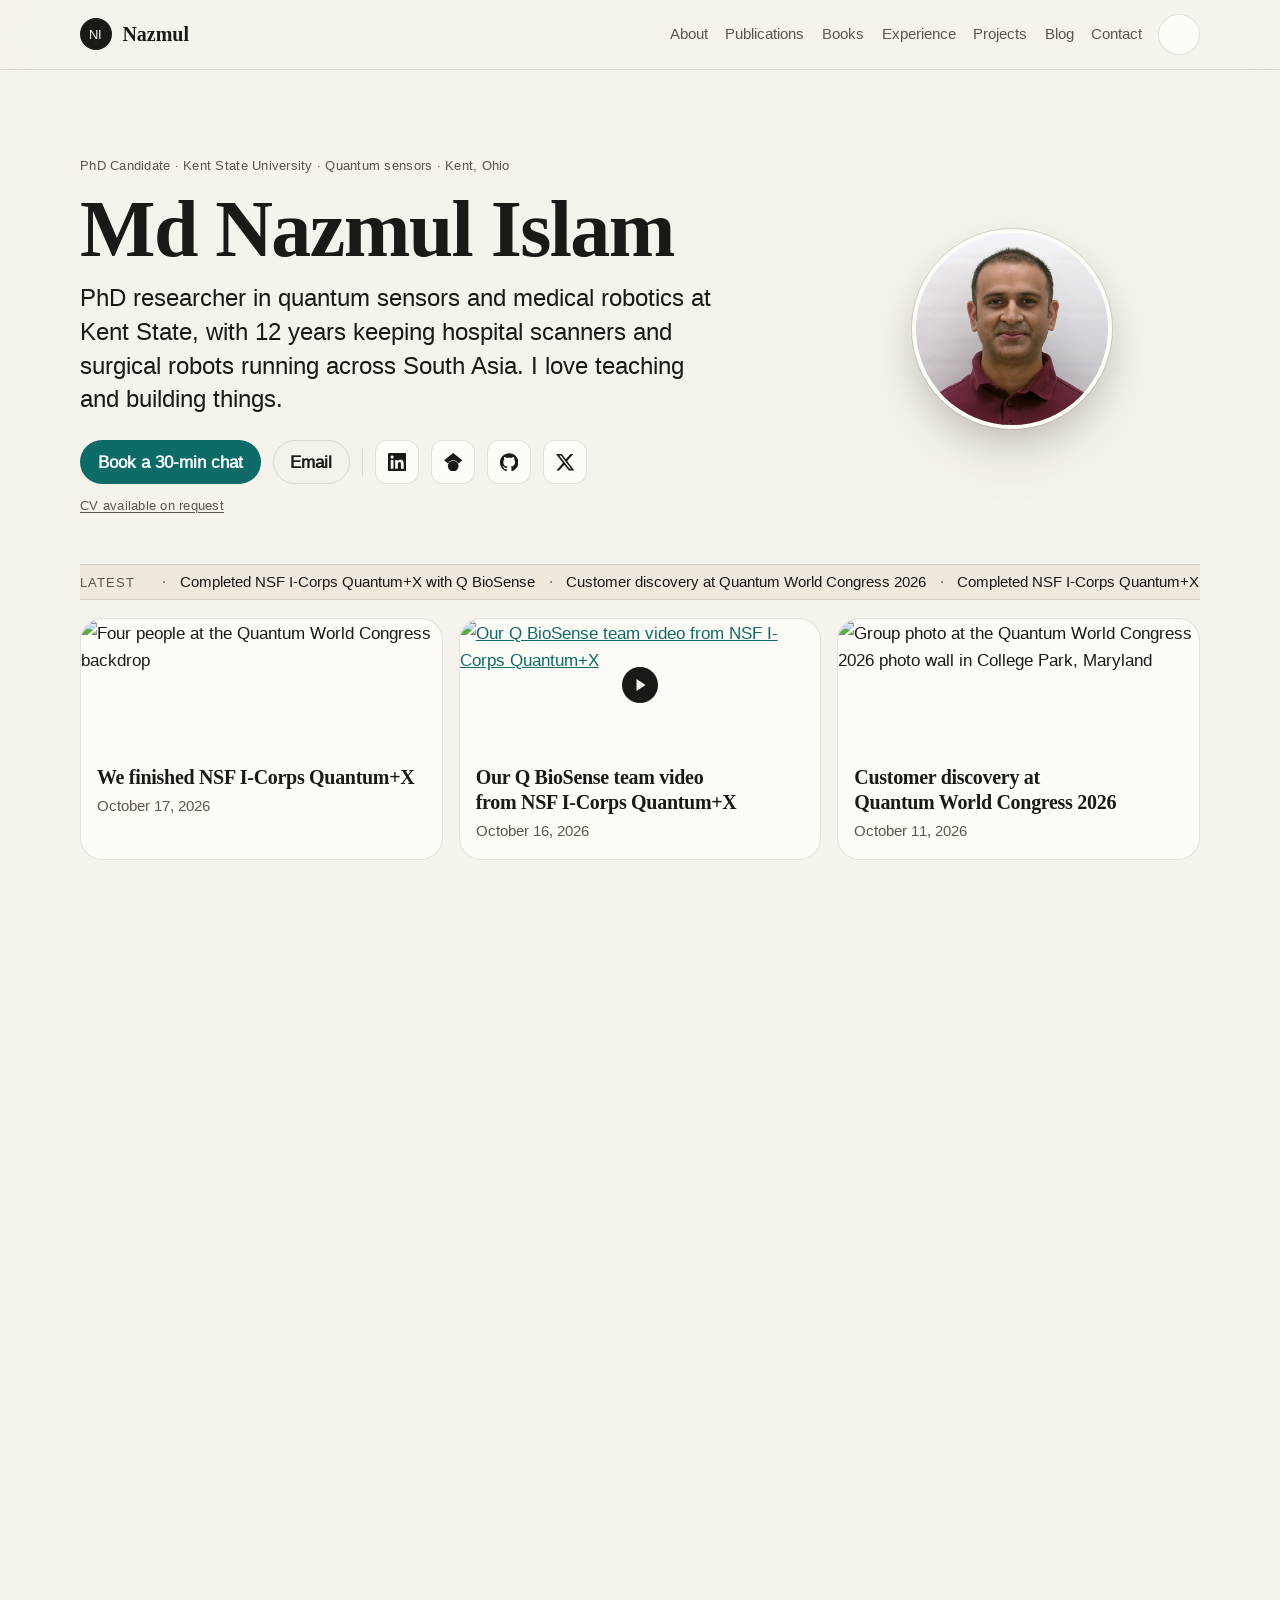
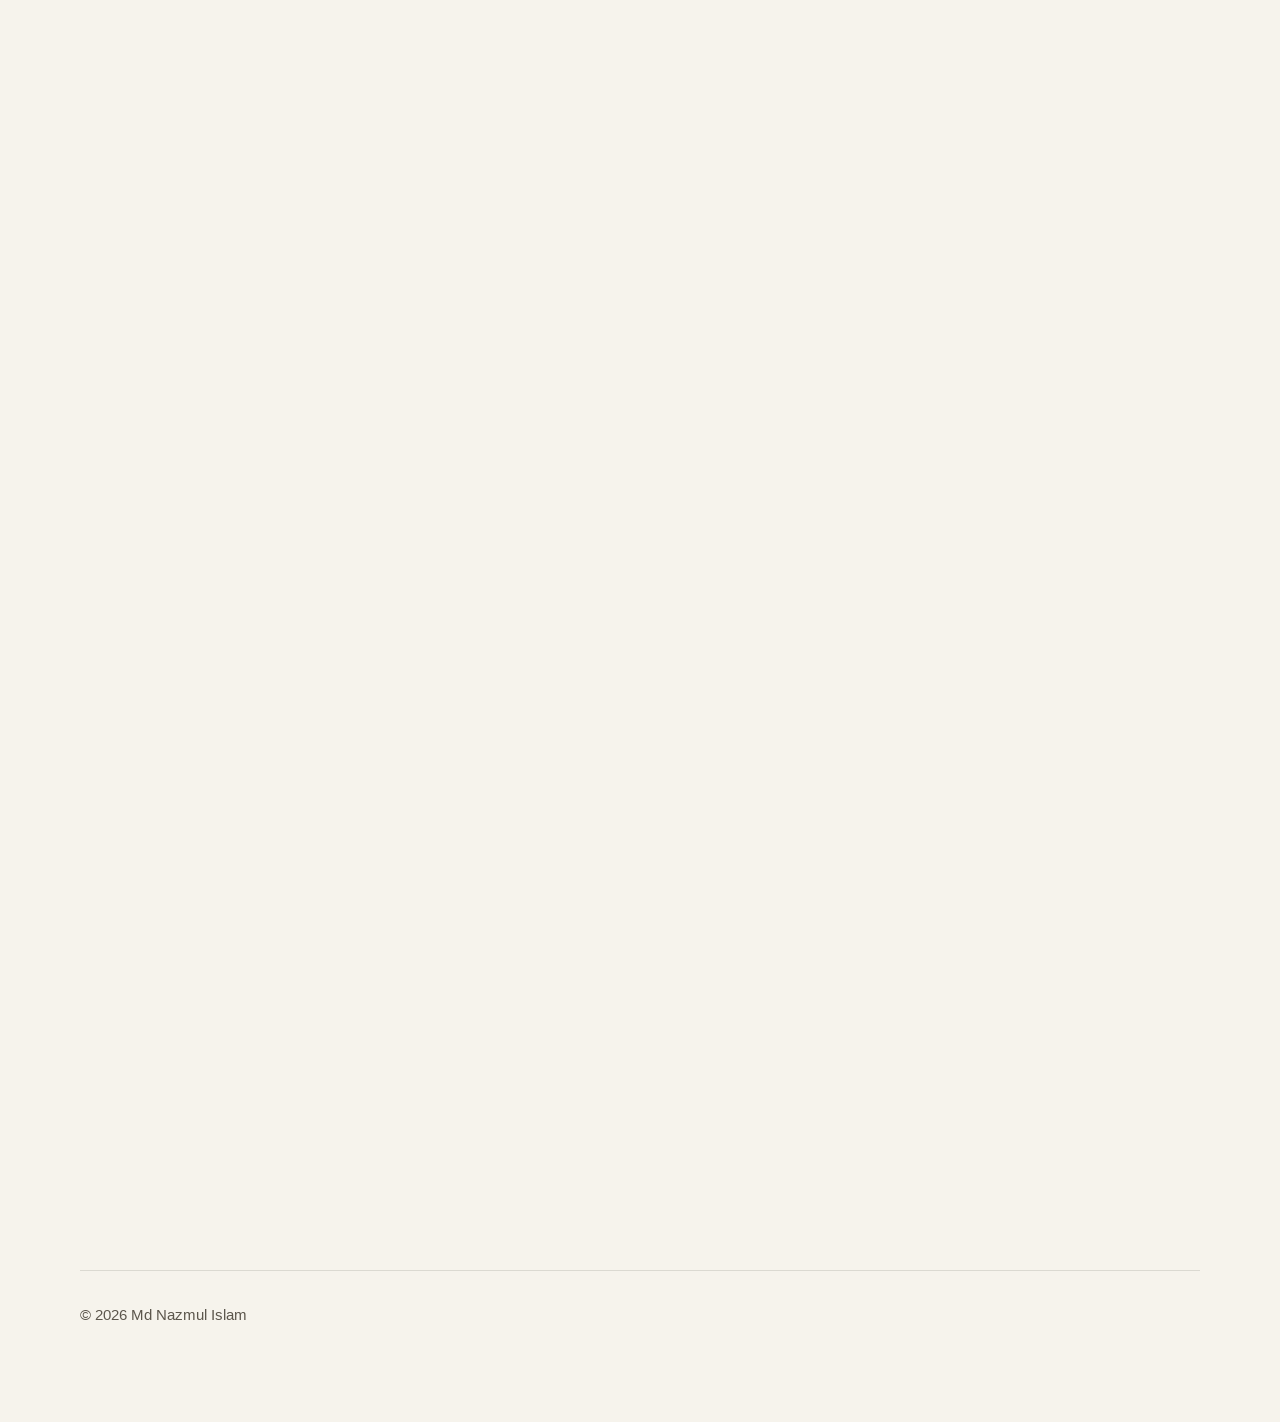
==== index.html @ 42186aef "Replace menu booking with dedicated Books section for free open-access downloads" ====
<!DOCTYPE html>
<html lang="en">
  <head>
    <meta charset="utf-8" />
    <meta name="viewport" content="width=device-width, initial-scale=1" />
    <title>Md Nazmul Islam: PhD Candidate in Robotics &amp; Medical AI, Kent State</title>
    <meta
      name="description"
      content="PhD candidate at Kent State researching quantum sensors and medical robotics. 12 years servicing CT, PET and Hugo surgical robots across South Asia."
    />
    <meta name="theme-color" content="#f6f3ec" />
    <meta property="og:title" content="Md Nazmul Islam: PhD Candidate in Robotics &amp; Medical AI, Kent State" />
    <meta
      property="og:description"
      content="PhD candidate at Kent State researching quantum sensors and medical robotics. 12 years servicing CT, PET and Hugo surgical robots across South Asia."
    />
    <meta property="og:type" content="website" />
    <meta property="og:url" content="https://nazmulislam-lab.github.io/" />
    <meta property="og:image" content="https://nazmulislam-lab.github.io/assets/og.jpg" />
    <meta property="og:image:width" content="1200" />
    <meta property="og:image:height" content="630" />
    <meta property="og:image:alt" content="Md Nazmul Islam, PhD candidate at Kent State University" />
    <meta name="twitter:card" content="summary_large_image" />
    <meta name="twitter:site" content="@nzml087" />
    <meta name="twitter:creator" content="@nzml087" />
    <meta name="twitter:title" content="Md Nazmul Islam: PhD Candidate in Robotics &amp; Medical AI, Kent State" />
    <meta
      name="twitter:description"
      content="PhD candidate at Kent State researching quantum sensors and medical robotics. 12 years servicing CT, PET and Hugo surgical robots across South Asia."
    />
    <link rel="alternate" type="application/rss+xml" title="Md Nazmul Islam" href="feed.xml" />
    <meta name="twitter:image" content="https://nazmulislam-lab.github.io/assets/og.jpg" />
    <link rel="canonical" href="https://nazmulislam-lab.github.io/" />
    <link rel="icon" href="assets/favicon.svg" type="image/svg+xml" />
    <link rel="preload" href="assets/fonts/fraunces.woff2" as="font" type="font/woff2" crossorigin />
    <link rel="preload" href="assets/fonts/outfit.woff2" as="font" type="font/woff2" crossorigin />
    <link rel="preload" as="image" href="assets/portrait.jpg" />
    <link rel="stylesheet" href="css/styles.css" />
    <script>
      document.documentElement.classList.add("js");
      (function () {
        try {
          var saved = localStorage.getItem("nazmul-theme");
          var theme = saved || (matchMedia("(prefers-color-scheme: dark)").matches ? "dark" : "light");
          document.documentElement.dataset.theme = theme;
          var meta = document.querySelector('meta[name="theme-color"]');
          if (meta) meta.setAttribute("content", theme === "dark" ? "#101114" : "#f6f3ec");
        } catch (e) {
          document.documentElement.dataset.theme = "light";
        }
      })();
    </script>
  </head>
  <body>
    <a class="skip" href="#main">Skip to content</a>
    <header class="site-header">
      <a class="wordmark" href="#top">
        <span class="mark" aria-hidden="true">NI</span>
        <span data-given>Nazmul</span>
      </a>
      <button class="nav-toggle" type="button" data-nav-toggle aria-expanded="false" aria-controls="site-nav">
        Menu
      </button>
      <nav id="site-nav" class="site-nav" data-nav>
        <a href="#about">About</a>
        <a href="#publications">Publications</a>
        <a href="#books">Books</a>
        <a href="#experience">Experience</a>
        <a href="#projects">Projects</a>
        <a href="blog/index.html">Blog</a>
        <a href="#contact">Contact</a>
      </nav>
      <button class="theme-toggle" type="button" data-theme-toggle aria-pressed="false" aria-label="Switch to dark mode"></button>
    </header>

    <main id="main">
      <p class="status" data-status role="status" hidden>Loading profile…</p>

      <section class="hero" id="top">
        <div class="hero-copy">
          <p class="eyebrow" data-eyebrow>PhD Candidate · Kent State University · Quantum sensors · Kent, Ohio</p>
          <h1 data-name>Md Nazmul Islam</h1>
          <p class="value" data-value>PhD researcher in quantum sensors and medical robotics at Kent State, with 12 years keeping hospital scanners and surgical robots running across South Asia. I love teaching and building things.</p>
          <div class="hero-actions">
            <a class="button button-primary" data-calendly data-icon="calendar" href="https://calendly.com/nazmul87/30min" target="_blank" rel="noopener noreferrer">Book a 30-min chat</a>
            <a class="button button-ghost" data-email-link data-icon="email" href="mailto:nazmul87@gmail.com">Email</a>
            <span class="hero-actions-rule" aria-hidden="true"></span>
            <nav class="hero-social" data-hero-social aria-label="Profiles"><!-- build:hero-social -->
<a href="https://www.linkedin.com/in/nazmul87/" target="_blank" rel="noopener noreferrer" title="LinkedIn" aria-label="LinkedIn"><svg viewBox="0 0 24 24" aria-hidden="true" focusable="false" class="icon"><path fill="currentColor" d="M20.447 20.452h-3.554v-5.569c0-1.328-.027-3.037-1.852-3.037-1.853 0-2.136 1.445-2.136 2.939v5.667H9.351V9h3.414v1.561h.046c.477-.9 1.637-1.85 3.37-1.85 3.601 0 4.267 2.37 4.267 5.455v6.286zM5.337 7.433c-1.144 0-2.063-.926-2.063-2.065 0-1.138.92-2.063 2.063-2.063 1.14 0 2.064.925 2.064 2.063 0 1.139-.925 2.065-2.064 2.065zm1.782 13.019H3.555V9h3.564v11.452zM22.225 0H1.771C.792 0 0 .774 0 1.729v20.542C0 23.227.792 24 1.771 24h20.451C23.2 24 24 23.227 24 22.271V1.729C24 .774 23.2 0 22.222 0h.003z"/></svg></a>
<a href="https://scholar.google.com/citations?user=L6BZ7JoAAAAJ&amp;hl=en" target="_blank" rel="noopener noreferrer" title="Google Scholar" aria-label="Google Scholar"><svg viewBox="0 0 24 24" aria-hidden="true" focusable="false" class="icon"><path fill="currentColor" d="M5.242 13.769L0 9.5 12 0l12 9.5-5.242 4.269C17.548 11.249 14.978 9.5 12 9.5c-2.977 0-5.548 1.748-6.758 4.269zM12 10a7 7 0 1 0 0 14 7 7 0 0 0 0-14z"/></svg></a>
<a href="https://github.com/nazmulislam-lab" target="_blank" rel="noopener noreferrer" title="GitHub" aria-label="GitHub"><svg viewBox="0 0 24 24" aria-hidden="true" focusable="false" class="icon"><path fill="currentColor" d="M12 .297c-6.63 0-12 5.373-12 12 0 5.303 3.438 9.8 8.205 11.385.6.113.82-.258.82-.577 0-.285-.01-1.04-.015-2.04-3.338.724-4.042-1.61-4.042-1.61C4.422 18.07 3.633 17.7 3.633 17.7c-1.087-.744.084-.729.084-.729 1.205.084 1.838 1.236 1.838 1.236 1.07 1.835 2.809 1.305 3.495.998.108-.776.417-1.305.76-1.605-2.665-.3-5.466-1.332-5.466-5.93 0-1.31.465-2.38 1.235-3.22-.135-.303-.54-1.523.105-3.176 0 0 1.005-.322 3.3 1.23.96-.267 1.98-.399 3-.405 1.02.006 2.04.138 3 .405 2.28-1.552 3.285-1.23 3.285-1.23.645 1.653.24 2.873.12 3.176.765.84 1.23 1.91 1.23 3.22 0 4.61-2.805 5.625-5.475 5.92.42.36.81 1.096.81 2.22 0 1.606-.015 2.896-.015 3.286 0 .315.21.69.825.57C20.565 22.092 24 17.592 24 12.297c0-6.627-5.373-12-12-12"/></svg></a>
<a href="https://x.com/nzml087" target="_blank" rel="noopener noreferrer" title="X (@nzml087)" aria-label="X (@nzml087)"><svg viewBox="0 0 24 24" aria-hidden="true" focusable="false" class="icon"><path fill="currentColor" d="M18.901 1.153h3.68l-8.04 9.19L24 22.846h-7.406l-5.8-7.584-6.638 7.584H.474l8.6-9.83L0 1.154h7.594l5.243 6.932ZM17.61 20.644h2.039L6.486 3.24H4.298Z"/></svg></a>
<!-- /build:hero-social --></nav>
          </div>
          <p class="cv-request"><a data-cv-request href="mailto:nazmul87@gmail.com?subject=CV%20request">CV available on request</a></p>
        </div>
        <figure class="portrait-slot">
          <img
            data-portrait
            src="assets/portrait.jpg"
            width="200"
            height="200"
            alt="Md Nazmul Islam"
            fetchpriority="high"
          />
        </figure>
      </section>

      <aside class="news-ticker" aria-label="Latest news" data-news>
        <p class="news-label">Latest</p>
        <div class="news-viewport">
          <div class="news-track">
            <ul class="news-list"><!-- build:news -->
<li><a href="blog/post.html?slug=nsf-icorps-quantum-x">Completed NSF I-Corps Quantum+X with Q BioSense</a></li>
<li><a href="blog/post.html?slug=qwc-2026">Customer discovery at Quantum World Congress 2026</a></li>
<li aria-hidden="true"><a href="blog/post.html?slug=nsf-icorps-quantum-x" tabindex="-1">Completed NSF I-Corps Quantum+X with Q BioSense</a></li>
<li aria-hidden="true"><a href="blog/post.html?slug=qwc-2026" tabindex="-1">Customer discovery at Quantum World Congress 2026</a></li>
<li aria-hidden="true"><a href="blog/post.html?slug=nsf-icorps-quantum-x" tabindex="-1">Completed NSF I-Corps Quantum+X with Q BioSense</a></li>
<li aria-hidden="true"><a href="blog/post.html?slug=qwc-2026" tabindex="-1">Customer discovery at Quantum World Congress 2026</a></li>
<!-- /build:news --></ul>
            <ul class="news-list" aria-hidden="true"><!-- build:news-dup -->
<li aria-hidden="true"><a href="blog/post.html?slug=nsf-icorps-quantum-x" tabindex="-1">Completed NSF I-Corps Quantum+X with Q BioSense</a></li>
<li aria-hidden="true"><a href="blog/post.html?slug=qwc-2026" tabindex="-1">Customer discovery at Quantum World Congress 2026</a></li>
<li aria-hidden="true"><a href="blog/post.html?slug=nsf-icorps-quantum-x" tabindex="-1">Completed NSF I-Corps Quantum+X with Q BioSense</a></li>
<li aria-hidden="true"><a href="blog/post.html?slug=qwc-2026" tabindex="-1">Customer discovery at Quantum World Congress 2026</a></li>
<li aria-hidden="true"><a href="blog/post.html?slug=nsf-icorps-quantum-x" tabindex="-1">Completed NSF I-Corps Quantum+X with Q BioSense</a></li>
<li aria-hidden="true"><a href="blog/post.html?slug=qwc-2026" tabindex="-1">Customer discovery at Quantum World Congress 2026</a></li>
<!-- /build:news-dup --></ul>
          </div>
        </div>
      </aside>

      <section class="home-feed" aria-label="Recent notes" data-home-feed>
        <div class="home-feed-grid" data-home-feed-list><!-- build:home-feed -->
<article class="feed-card"><a class="feed-card-link" href="blog/post.html?slug=nsf-icorps-quantum-x"><span class="post-cover"><img src="assets/blog/qwc-backdrop.webp" alt="Four people at the Quantum World Congress backdrop" loading="lazy" decoding="async" style="object-position: center 25%"></span><div class="feed-card-body"><h3>We finished NSF I-Corps Quantum+X</h3><p class="post-meta">October 17, 2026</p></div></a></article>
<article class="feed-card"><a class="post-cover" href="https://www.youtube.com/watch?v=ZDbmKt-fsvk" data-video-id="ZDbmKt-fsvk" data-video-title="Our Q BioSense team video from NSF I-Corps Quantum+X"><img src="https://i.ytimg.com/vi/ZDbmKt-fsvk/hqdefault.jpg" alt="Our Q BioSense team video from NSF I-Corps Quantum+X" loading="lazy" decoding="async"><span class="post-cover-play" aria-hidden="true"></span><span class="visually-hidden">Play video</span></a><div class="feed-card-body"><h3><a href="/blog/post.html?slug=nsf-icorps-quantum-x">Our Q BioSense team video from NSF I-Corps Quantum+X</a></h3><p class="post-meta">October 16, 2026</p></div></article>
<article class="feed-card"><a class="feed-card-link" href="blog/post.html?slug=qwc-2026"><span class="post-cover"><img src="assets/blog/qwc-2026.webp" alt="Group photo at the Quantum World Congress 2026 photo wall in College Park, Maryland" loading="lazy" decoding="async"></span><div class="feed-card-body"><h3>Customer discovery at Quantum World Congress 2026</h3><p class="post-meta">October 11, 2026</p></div></a></article>
<!-- /build:home-feed --></div>
      </section>

      <section id="about" class="section reveal">
        <div class="section-head">
          <h2>About</h2>
        </div>
        <div class="about-grid">
          <div>
          <div class="prose" data-about><!-- build:about -->
<p>I’m a PhD candidate in Mechatronics, Robotics and Automation Engineering at Kent State University, working with Dr. Tao Shen. My research is on quantum sensors and medical robotics, including assistive and wearable devices for rehabilitation. I also teach the Mechatronics, Signal and Electronics, and Circuits labs. I publish my work on quantum sensors and medical robotics.</p>
<p>Before the PhD, I worked in the field. I started with MRI and X-ray systems at Siemens Bangladesh and taught part-time at Daffodil International University. I then spent eight years at Philips installing and servicing CT and PET-CT scanners, and three years at Medtronic supporting the Hugo robotic surgery system in hospitals across Bangladesh and India. Along the way I helped expand the service business into Nepal and Sri Lanka.</p>
<p>During my MSc at BRAC University I published on explainable AI for medical imaging: deep learning models that show their reasoning when they detect kidney and lung disease in CT scans. That mix of hands-on hospital work and research shapes everything I build now.</p>
<!-- /build:about --></div>
          <p class="interest-label">Research interests</p>
          <ul class="interests" data-interests><!-- build:interests -->
<li>Quantum sensors</li>
<li>Medical robotics</li>
<li>Wearable and assistive devices</li>
<li>Human-machine interfaces</li>
<li>Control systems</li>
<li>Computer vision</li>
<li>Explainable AI</li>
<li>Healthcare AI</li>
<!-- /build:interests --></ul>
          </div>
          <dl class="skills" data-skills><!-- build:skills -->
<div><dt>Languages</dt><dd>Python, C/C++, JavaScript, TypeScript, MATLAB</dd></div>
<div><dt>AI / ML</dt><dd>TensorFlow, Keras, scikit-learn, NumPy, Pandas, Vision Transformers, Transfer learning, Explainable AI (XAI)</dd></div>
<div><dt>AI agents and LLM tools</dt><dd>Claude, Codex, Gemini, Grok Bot, Cursor, OpenClaw, Hermes Agents, Multi-agent orchestration, Local LLMs</dd></div>
<div><dt>Web and apps</dt><dd>React, Vite, Socket.IO, Pixi.js, Node.js, GitHub Pages</dd></div>
<div><dt>Robotics and hardware</dt><dd>Arduino, Proteus, Wearable and assistive device prototyping, Hugo robotic surgical system</dd></div>
<div><dt>Medical imaging systems</dt><dd>CT, PET-CT, O-arm and navigation systems (Medtronic)</dd></div>
<!-- /build:skills --></dl>
        </div>
      </section>

      <section id="publications" class="section reveal" data-publications-section>
        <div class="section-head section-head-split">
          <div>
            <h2 data-publications-title>Publications</h2>
          </div>
          <a
            class="button button-ghost"
            data-scholar-link
            data-icon="scholar"
            href="https://scholar.google.com/citations?user=L6BZ7JoAAAAJ&hl=en"
            target="_blank"
            rel="noopener noreferrer"
          >Google Scholar</a>
        </div>
        <div data-papers-block>
          <div data-publications><!-- build:publications -->
<div class="paper-group"><h3 class="subhead">Journal</h3><ol class="papers"><li><a href="https://doi.org/10.3390/healthcare11030410" target="_blank" rel="noopener noreferrer">Interpretable Differential Diagnosis of Non-COVID Viral Pneumonia, Lung Opacity and COVID-19 Using Tuned Transfer Learning and Explainable AI</a><p class="authors"><strong class="self">Md Nazmul Islam</strong>, Md Golam Rabiul Alam, Tasnim Sakib Apon, Md Zia Uddin, Nasser Allheeib, Alaa Menshawi, Mohammad Mehedi Hassan</p><span class="venue">Healthcare (MDPI), 11(3):410 · Jan 31, 2023</span></li><li><a href="https://doi.org/10.1038/s41598-022-15634-4" target="_blank" rel="noopener noreferrer">Vision Transformer and Explainable Transfer Learning Models for Auto Detection of Kidney Cyst, Stone and Tumor from CT-Radiography</a><p class="authors"><strong class="self">Md Nazmul Islam</strong>, Mehedi Hasan, Md Kabir Hossain, Md Golam Rabiul Alam, Md Zia Uddin, Ahmet Soylu</p><span class="venue">Scientific Reports, 12(1):11440 · Jul 6, 2022</span></li></ol></div>
<div class="paper-group"><h3 class="subhead">Conference</h3><ol class="papers"><li><a href="https://doi.org/10.1115/DMD2026-1041" target="_blank" rel="noopener noreferrer">A Universal Joint-Adaptive Orthosis with Velocity Modulated Resistance</a><p class="authors">Kylie Schwartz, <strong class="self">Md Nazmul Islam</strong>, Jarif Ahmed, Tao Shen</p><span class="venue">ASME DMD 2026, paper <span class="paper-id">DMD2026-1041</span>, <span class="paper-id">V001T04A005</span> · Apr 30, 2026</span></li><li><a href="https://doi.org/10.1115/DMD2025-1028" target="_blank" rel="noopener noreferrer">Universal Joint Orthosis (UJO): Assistive and Resistive Movement Device for Astronauts and Medical Rehabilitation</a><p class="authors">Izel Tuncer, <strong class="self">Md Nazmul Islam</strong>, Renhao Jin, Tao Shen</p><span class="venue">ASME DMD 2025, paper <span class="paper-id">DMD2025-1028</span>, <span class="paper-id">V001T07A003</span> · Apr 30, 2025</span></li><li><a href="https://doi.org/10.1115/DMD2025-1081" target="_blank" rel="noopener noreferrer">Development of a Wearable Device for Assisting Diaphragmatic Breathing</a><p class="authors">Anand, <strong class="self">Md Nazmul Islam</strong>, Renhao Jin, Qiang Guan, Yan Sun, Gengqing Song, Tao Shen</p><span class="venue">ASME DMD 2025, paper <span class="paper-id">DMD2025-1081</span>, <span class="paper-id">V001T04A005</span> · Apr 30, 2025</span></li><li><a href="https://doi.org/10.1109/ICCIT54785.2021.9689784" target="_blank" rel="noopener noreferrer">Demystify the Black-box of Deep Learning Models for COVID-19 Detection from Chest CT Radiographs</a><p class="authors"><strong class="self">Md Nazmul Islam</strong>, Mehedi Hasan, Abdul Kadar Muhammad Masum, Md Zia Uddin, Md Golam Rabiul Alam</p><span class="venue">24th ICCIT, IEEE, pp. 1–6 · Dec 18, 2021</span></li></ol></div>
<!-- /build:publications --></div>
        </div>
        <div data-talks-block hidden>
          <h3 class="subhead">Talks</h3>
          <ol class="papers" data-talks></ol>
        </div>
      </section>

      <section id="books" class="section reveal">
        <div class="section-head section-head-split">
          <div>
            <h2>Books</h2>
            <p class="section-subhead">Monographs, guides, and technical manuscripts available to download and read.</p>
          </div>
        </div>

        <div class="books-grid">
          <div class="book-card">
            <div class="book-cover">
              <span class="book-badge">Upcoming</span>
              <p class="book-cover-title">Medical Robotics &amp; Intelligent Systems</p>
              <p class="book-cover-author">Md Nazmul Islam</p>
            </div>
            <div class="book-info">
              <div class="book-meta">
                <span class="chip">In Preparation</span>
                <span class="dot"></span>
                <span>Open Access</span>
              </div>
              <h3>Books &amp; Manuscripts in Preparation</h3>
              <p class="book-desc">
                Full-length manuscripts, field engineering handbooks, and clinical robotics resources will be hosted here for open-access download and reading.
              </p>
              <div class="book-actions">
                <a class="button button-ghost" href="mailto:nazmul87@gmail.com?subject=Book%20Inquiry%20/%20Draft%20Request">Inquire / Request Draft</a>
              </div>
            </div>
          </div>
        </div>
      </section>

      <section id="experience" class="section reveal">
        <div class="section-head">
          <h2>Experience</h2>
        </div>
        <div class="timeline" data-experience><!-- build:experience -->
<article class="job"><p class="job-dates">Aug 2024 – Present</p><div class="job-body"><span class="job-mark" aria-hidden="true"></span><h3>Graduate Assistant / PhD Candidate</h3><p class="job-org">Kent State University · Kent, Ohio</p><ul class="duties"><li>Research quantum sensors and medical robotics.</li><li>Teach the Mechatronics, Signal and Electronics, and Circuits labs.</li></ul></div></article>
<article class="job"><p class="job-dates">2021 – Aug 2024</p><div class="job-body"><span class="job-mark" aria-hidden="true"></span><h3>Field Technical Service Specialist, Hugo Surgical Robotics</h3><p class="job-org">Medtronic</p><ul class="duties"><li>Gave field service support for Hugo robotic systems</li><li>Installed and commissioned systems and looked after uptime</li><li>Kept the demo Hugo system running and visited customers</li><li>Supported O-arm and navigation systems</li></ul></div></article>
<article class="job"><p class="job-dates">2013 – 2021</p><div class="job-body"><span class="job-mark" aria-hidden="true"></span><h3>Field Service Engineer, CT and PET CT</h3><p class="job-org">Philips Healthcare</p><ul class="duties"><li>Installed, maintained, upgraded, and repaired CT and PET CT systems</li><li>Serviced multimodality workstations (ISP and EBW)</li><li>Kept service records, reports, and compliance</li><li>Supported regional CP%, revenue, and AR targets</li></ul></div></article>
<article class="job"><p class="job-dates">2012 – 2013</p><div class="job-body"><span class="job-mark" aria-hidden="true"></span><h3>Executive Engineer, MRI and X-ray</h3><p class="job-org">Siemens Bangladesh Ltd.</p><ul class="duties"><li>Serviced, maintained, and installed MRI systems</li><li>Supported heliophos-D and orthophos (Sirona)</li></ul></div></article>
<article class="job"><p class="job-dates">2012 – 2013</p><div class="job-body"><span class="job-mark" aria-hidden="true"></span><h3>Lecturer, EEE (Part-Time)</h3><p class="job-org">Daffodil International University</p><ul class="duties"><li>Taught labs and classes in Digital Signal Processing, Electrical Circuits, and Electronic Circuit-1</li></ul></div></article>
<!-- /build:experience --></div>
      </section>

      <section id="education" class="section reveal">
        <div class="section-head">
          <h2>Education &amp; Training</h2>
        </div>
        <h3 class="subhead">Degrees</h3>
        <div class="timeline" data-education><!-- build:education -->
<article class="job"><p class="job-dates">Aug 2024 – Present</p><div class="job-body"><span class="job-mark" aria-hidden="true"></span><h3>PhD in Mechatronics, Robotics and Automation Engineering</h3><p class="job-org">Kent State University · Kent, Ohio, USA</p><ul class="duties"><li>CGPA 4.00/4.00</li><li>Advisor: Dr. Tao Shen</li></ul></div></article>
<article class="job"><p class="job-dates">Apr 2019 – Feb 2022</p><div class="job-body"><span class="job-mark" aria-hidden="true"></span><h3>Master of Science in Computer Science and Engineering</h3><p class="job-org">BRAC University · Dhaka, Bangladesh</p><ul class="duties"><li>CGPA 4.00/4.00</li><li>Highest Distinction</li><li>Advisor: Dr. Md Golam Rabiul Alam</li><li>Thesis: Demystify the Black-box Model of Automated Detection of Lung and Kidney Diseases from X-ray and CT Radiographs</li></ul></div></article>
<article class="job"><p class="job-dates">Apr 2007 – May 2011</p><div class="job-body"><span class="job-mark" aria-hidden="true"></span><h3>Bachelor of Science in Electrical and Electronic Engineering</h3><p class="job-org">Chittagong University of Engineering and Technology (CUET) · Chittagong, Bangladesh</p><ul class="duties"><li>CGPA 3.18/4.00</li><li>Merit position 46th</li><li>Advisor: Dr. Shamsul Alam</li><li>Thesis: Energy and Power Pricing Analysis of Bangladesh 2010–2011</li></ul></div></article>
<!-- /build:education --></div>
        <h3 class="subhead">Training &amp; certifications</h3>
        <ul class="cert-list" data-certs-professional><!-- build:certs-pro -->
<li><span class="cert-line">O-arm imaging technical training, (Hyderabad, India)</span><span class="cert-date">Feb 2022</span></li>
<li><span class="cert-line">Hugo RAS (Robotic Assisted Surgery) training, (North Haven, Connecticut, USA)</span><span class="cert-date">2 Nov 2021</span></li>
<li><span class="cert-line">Remote Technical Field Service Training for the Hugo RAS System</span><span class="cert-date">Jun 2021</span></li>
<li><span class="cert-line">LEAN Basic Training, Philips Healthcare (Mumbai, India)</span><span class="cert-date">Aug 2018</span></li>
<li><span class="cert-line">IntelliSpace Portal R10 Server, (Gurgaon Philips, India)</span><span class="cert-date">Aug 2018</span></li>
<li><span class="cert-line">PET-CT (Ingenuity TF PET-CT differences), Philips Healthcare Academy (Cleveland, USA)</span><span class="cert-date">Sep 2017</span></li>
<li><span class="cert-line">PET-CT (NM Gemini TF Series PET Table GSU with TruFlight Select), Philips Healthcare Academy (Cleveland, USA)</span><span class="cert-date">Sep 2017</span></li>
<li><span class="cert-line">CT Scanner (Brilliance Air Family), Singapore Learning Centre, Philips Singapore</span><span class="cert-date">Jul 2015</span></li>
<li><span class="cert-line">CT Scanner (Brilliance/Ingenuity/iCT Gateway), Singapore Learning Centre, Philips Singapore</span><span class="cert-date">Jul 2015</span></li>
<li><span class="cert-line">CT Scanner (CT advance training MX-16), (Professor Holst Centre, the Netherlands)</span><span class="cert-date">Aug 2014</span></li>
<!-- /build:certs-pro --></ul>
        <details class="cert-more" data-certs-more>
          <summary>All certifications</summary>
          <ul class="cert-list" data-certs-online><!-- build:certs-online -->
<li><span class="cert-line">Machine Learning Researcher, Workera</span><span class="cert-date">Mar 2022</span></li>
<li><span class="cert-line">Convolutional Neural Networks, DeepLearning.AI</span></li>
<li><span class="cert-line">Convolutional Neural Networks in TensorFlow, DeepLearning.AI</span></li>
<li><span class="cert-line">Improving Deep Neural Networks: Hyperparameter Tuning, Regularization and Optimization, DeepLearning.AI</span></li>
<li><span class="cert-line">Introduction to TensorFlow for Artificial Intelligence, Machine Learning, and Deep Learning, DeepLearning.AI</span></li>
<li><span class="cert-line">Structuring Machine Learning Projects, DeepLearning.AI</span></li>
<li><span class="cert-line">AI for Medical Diagnosis, DeepLearning.AI</span></li>
<li><span class="cert-line">Probability and Statistics: To p or not to p?, University of London</span></li>
<li><span class="cert-line">Python Data Structures, University of Michigan</span></li>
<!-- /build:certs-online --></ul>
        </details>
      </section>

      <section id="projects" class="section reveal">
        <div class="section-head">
          <h2>Projects</h2>
        </div>
        <div class="project-grid" data-projects><!-- build:projects -->
<article class="project-card"><div class="project-media"><img src="assets/projects/multi-agent-system.webp" srcset="assets/projects/multi-agent-system-800.webp 800w, assets/projects/multi-agent-system.webp 1200w" sizes="(max-width: 860px) 100vw, 520px" alt="Live dashboard of the multi-agent system" width="1200" height="751" loading="lazy" decoding="async"></div><div class="project-body"><div class="project-top"><span class="pill">Python</span></div><h3>Multi Agent System</h3><p>Multi-agent system (orchestrator, researcher, designer, coders, reviewer, summarizer, documenter) running on free local models with a live dashboard.</p><div class="project-links"><a class="button button-ghost" href="https://github.com/nazmulislam-lab/multi-agent-system" target="_blank" rel="noopener noreferrer">Code</a></div></div></article>
<article class="project-card"><div class="project-media"><img src="assets/projects/orca-draw.webp" srcset="assets/projects/orca-draw-800.webp 800w, assets/projects/orca-draw.webp 1280w" sizes="(max-width: 860px) 100vw, 520px" alt="Orca Draw whiteboard in the browser" width="1280" height="800" loading="lazy" decoding="async"></div><div class="project-body"><div class="project-top"><span class="pill">JavaScript</span></div><h3>Orca Draw</h3><p>Hand-drawn style whiteboard — Excalidraw-compatible clone (Vite + rough.js) with a one-line install.</p><div class="project-links"><a class="button button-primary" href="https://nazmulislam-lab.github.io/orca-draw/" target="_blank" rel="noopener noreferrer">Live demo</a><a class="button button-ghost" href="https://github.com/nazmulislam-lab/orca-draw" target="_blank" rel="noopener noreferrer">Code</a></div></div></article>
<article class="project-card"><div class="project-media"><img src="assets/projects/passport-photo-studio.webp" srcset="assets/projects/passport-photo-studio-800.webp 800w, assets/projects/passport-photo-studio.webp 1280w" sizes="(max-width: 860px) 100vw, 520px" alt="Passport Photo Studio in the browser" width="1280" height="800" loading="lazy" decoding="async"></div><div class="project-body"><div class="project-top"><span class="pill">TypeScript</span></div><h3>Passport Photo Studio</h3><p>Make a compliant passport or visa photo sheet in the browser. The photo never leaves the device.</p><div class="project-links"><a class="button button-primary" href="https://nazmulislam-lab.github.io/passport-photo-studio/" target="_blank" rel="noopener noreferrer">Live demo</a><a class="button button-ghost" href="https://github.com/nazmulislam-lab/passport-photo-studio" target="_blank" rel="noopener noreferrer">Code</a></div></div></article>
<article class="project-card"><div class="project-media"><img src="assets/projects/northstar-reader.webp" srcset="assets/projects/northstar-reader-800.webp 800w, assets/projects/northstar-reader.webp 1200w" sizes="(max-width: 860px) 100vw, 520px" alt="Northstar reading a PDF" width="1200" height="814" loading="lazy" decoding="async"></div><div class="project-body"><div class="project-top"><span class="pill">TypeScript</span></div><h3>Northstar Reader</h3><p>Local-first Markdown and PDF reader for Windows (web and Tauri desktop). Import files into a private library, read and annotate PDFs, edit Markdown, and export a file when you need one.</p><div class="project-links"><a class="button button-ghost" href="https://github.com/nazmulislam-lab/northstar-reader" target="_blank" rel="noopener noreferrer">Code</a></div></div></article>
<article class="project-card"><div class="project-media"><img src="assets/projects/chess-orca.webp" srcset="assets/projects/chess-orca-800.webp 800w, assets/projects/chess-orca.webp 1280w" sizes="(max-width: 860px) 100vw, 520px" alt="Exindel Chess board in the browser" width="1280" height="800" loading="lazy" decoding="async"></div><div class="project-body"><div class="project-top"><span class="pill">JavaScript</span></div><h3>Chess ORCA</h3><p>Exindel Chess: 2D and 3D boards, Stockfish bot personalities, a live tactical coach, a threat lens, and online multiplayer.</p><div class="project-links"><a class="button button-primary" href="https://nazmulislam-lab.github.io/Chess_ORCA/" target="_blank" rel="noopener noreferrer">Live demo</a><a class="button button-ghost" href="https://github.com/nazmulislam-lab/Chess_ORCA" target="_blank" rel="noopener noreferrer">Code</a></div></div></article>
<article class="project-card"><div class="project-media"><img src="assets/projects/nazmul-event-talks-app.svg" alt="Cover for Nazmul-event-talks-app, a Python and Flask project" width="1200" height="750" loading="lazy" decoding="async"></div><div class="project-body"><div class="project-top"><span class="pill">Python</span></div><h3>Nazmul Event Talks App</h3><p>Flask app that fetches Google Cloud BigQuery release notes, splits combined updates into cards, and helps compose posts for X (Twitter) with character-limit checks.</p><div class="project-links"><a class="button button-ghost" href="https://github.com/nazmulislam-lab/Nazmul-event-talks-app" target="_blank" rel="noopener noreferrer">Code</a></div></div></article>
<!-- /build:projects --></div>
      </section>

      <section id="beyond" class="section reveal" data-beyond-section hidden>
        <div class="section-head">
          <h2>Beyond work</h2>
        </div>
        <div class="prose" data-beyond-copy></div>
        <ul class="hobbies" data-hobbies></ul>
        <div class="gallery" data-gallery></div>
      </section>

      <section id="contact" class="section reveal">
        <div class="section-head">
          <h2 data-collab-title>Contact</h2>
        </div>
        <div class="prose" data-collab-copy><!-- build:contact-copy -->
<p>Working on quantum sensors, medical robotics, wearable devices or healthcare AI? I’m happy to talk research, industry projects, or mentoring. Email is the fastest way to reach me.</p>
<!-- /build:contact-copy --></div>
        <div class="contact-actions">
          <a class="button button-primary" data-calendly data-icon="calendar" href="https://calendly.com/nazmul87/30min" target="_blank" rel="noopener noreferrer">Book a 30-min chat</a>
          <p class="cv-request"><a data-cv-request href="mailto:nazmul87@gmail.com?subject=CV%20request">CV available on request</a></p>
        </div>
        <ul class="contact-list" data-contact><!-- build:contact -->
<li><a href="mailto:nazmul87@gmail.com"><svg viewBox="0 0 24 24" aria-hidden="true" focusable="false" class="icon"><path fill="currentColor" d="M1.5 8.67v8.58a3 3 0 0 0 3 3h15a3 3 0 0 0 3-3V8.67l-8.928 5.493a3 3 0 0 1-3.144 0L1.5 8.67Z"/><path fill="currentColor" d="M22.5 6.908V6.75a3 3 0 0 0-3-3h-15a3 3 0 0 0-3 3v.158l9.714 5.978a1.5 1.5 0 0 0 1.572 0L22.5 6.908Z"/></svg><span class="contact-label">Email</span><span class="contact-value">nazmul87@gmail.com</span></a></li>
<li><a href="https://wa.me/12342829758" target="_blank" rel="noopener noreferrer"><svg viewBox="0 0 24 24" aria-hidden="true" focusable="false" class="icon"><path fill="currentColor" d="M17.472 14.382c-.297-.149-1.758-.867-2.03-.967-.273-.099-.471-.148-.67.15-.197.297-.767.966-.94 1.164-.173.199-.347.223-.644.075-.297-.15-1.255-.463-2.39-1.475-.883-.788-1.48-1.761-1.653-2.059-.173-.297-.018-.458.13-.606.134-.133.298-.347.446-.52.149-.174.198-.298.298-.497.099-.198.05-.371-.025-.52-.075-.149-.669-1.612-.916-2.207-.242-.579-.487-.5-.669-.51-.173-.008-.371-.01-.57-.01-.198 0-.52.074-.792.372-.272.297-1.04 1.016-1.04 2.479 0 1.462 1.065 2.875 1.213 3.074.149.198 2.096 3.2 5.077 4.487.709.306 1.262.489 1.694.625.712.227 1.36.195 1.871.118.571-.085 1.758-.719 2.006-1.413.248-.694.248-1.289.173-1.413-.074-.124-.272-.198-.57-.347m-5.421 7.403h-.004a9.87 9.87 0 01-5.031-1.378l-.361-.214-3.741.982.998-3.648-.235-.374a9.86 9.86 0 01-1.51-5.26c.001-5.45 4.436-9.884 9.888-9.884 2.64 0 5.122 1.03 6.988 2.898a9.825 9.825 0 012.893 6.994c-.003 5.45-4.437 9.884-9.885 9.884m8.413-18.297A11.815 11.815 0 0012.05 0C5.495 0 .16 5.335.157 11.892c0 2.096.547 4.142 1.588 5.945L.057 24l6.305-1.654a11.882 11.882 0 005.683 1.448h.005c6.554 0 11.89-5.335 11.893-11.893a11.821 11.821 0 00-3.48-8.413Z"/></svg><span class="contact-label">WhatsApp</span><span class="contact-value">+1 234-282-9758</span></a></li>
<li><a href="https://www.linkedin.com/in/nazmul87/" target="_blank" rel="noopener noreferrer"><svg viewBox="0 0 24 24" aria-hidden="true" focusable="false" class="icon"><path fill="currentColor" d="M20.447 20.452h-3.554v-5.569c0-1.328-.027-3.037-1.852-3.037-1.853 0-2.136 1.445-2.136 2.939v5.667H9.351V9h3.414v1.561h.046c.477-.9 1.637-1.85 3.37-1.85 3.601 0 4.267 2.37 4.267 5.455v6.286zM5.337 7.433c-1.144 0-2.063-.926-2.063-2.065 0-1.138.92-2.063 2.063-2.063 1.14 0 2.064.925 2.064 2.063 0 1.139-.925 2.065-2.064 2.065zm1.782 13.019H3.555V9h3.564v11.452zM22.225 0H1.771C.792 0 0 .774 0 1.729v20.542C0 23.227.792 24 1.771 24h20.451C23.2 24 24 23.227 24 22.271V1.729C24 .774 23.2 0 22.222 0h.003z"/></svg><span class="contact-label">LinkedIn</span><span class="contact-value">linkedin.com/in/nazmul87/</span></a></li>
<li><a href="https://github.com/nazmulislam-lab" target="_blank" rel="noopener noreferrer"><svg viewBox="0 0 24 24" aria-hidden="true" focusable="false" class="icon"><path fill="currentColor" d="M12 .297c-6.63 0-12 5.373-12 12 0 5.303 3.438 9.8 8.205 11.385.6.113.82-.258.82-.577 0-.285-.01-1.04-.015-2.04-3.338.724-4.042-1.61-4.042-1.61C4.422 18.07 3.633 17.7 3.633 17.7c-1.087-.744.084-.729.084-.729 1.205.084 1.838 1.236 1.838 1.236 1.07 1.835 2.809 1.305 3.495.998.108-.776.417-1.305.76-1.605-2.665-.3-5.466-1.332-5.466-5.93 0-1.31.465-2.38 1.235-3.22-.135-.303-.54-1.523.105-3.176 0 0 1.005-.322 3.3 1.23.96-.267 1.98-.399 3-.405 1.02.006 2.04.138 3 .405 2.28-1.552 3.285-1.23 3.285-1.23.645 1.653.24 2.873.12 3.176.765.84 1.23 1.91 1.23 3.22 0 4.61-2.805 5.625-5.475 5.92.42.36.81 1.096.81 2.22 0 1.606-.015 2.896-.015 3.286 0 .315.21.69.825.57C20.565 22.092 24 17.592 24 12.297c0-6.627-5.373-12-12-12"/></svg><span class="contact-label">GitHub</span><span class="contact-value">github.com/nazmulislam-lab</span></a></li>
<li><a href="https://x.com/nzml087" target="_blank" rel="noopener noreferrer"><svg viewBox="0 0 24 24" aria-hidden="true" focusable="false" class="icon"><path fill="currentColor" d="M18.901 1.153h3.68l-8.04 9.19L24 22.846h-7.406l-5.8-7.584-6.638 7.584H.474l8.6-9.83L0 1.154h7.594l5.243 6.932ZM17.61 20.644h2.039L6.486 3.24H4.298Z"/></svg><span class="contact-label">X</span><span class="contact-value">@nzml087</span></a></li>
<li><a href="https://scholar.google.com/citations?user=L6BZ7JoAAAAJ&amp;hl=en" target="_blank" rel="noopener noreferrer"><svg viewBox="0 0 24 24" aria-hidden="true" focusable="false" class="icon"><path fill="currentColor" d="M5.242 13.769L0 9.5 12 0l12 9.5-5.242 4.269C17.548 11.249 14.978 9.5 12 9.5c-2.977 0-5.548 1.748-6.758 4.269zM12 10a7 7 0 1 0 0 14 7 7 0 0 0 0-14z"/></svg><span class="contact-label">Google Scholar</span><span class="contact-value">Google Scholar profile</span></a></li>
<!-- /build:contact --></ul>
      </section>
    </main>

    <footer class="site-footer">
      <div class="footer-copy">
        <p>© <span data-year>2026</span> Md Nazmul Islam</p>
      </div>
      <nav class="footer-social" data-footer-social aria-label="Social profiles"></nav>
    </footer>

    <div class="ask" data-ask>
      <button class="ask-launch" type="button" aria-expanded="false" aria-controls="ask-panel">
        <span class="ask-mark" data-icon="chat"></span>
        <span class="ask-launch-label">Ask about Nazmul</span>
      </button>
      <section id="ask-panel" class="ask-panel" hidden role="dialog" aria-modal="true" aria-labelledby="ask-title">
        <header class="ask-head">
          <div>
            <h2 id="ask-title">Ask about Nazmul</h2>
            <p>Answers stay in your browser unless you turn on the optional assistant.</p>
          </div>
          <button class="ask-close" type="button" aria-label="Close chat">Close</button>
        </header>
        <div class="ask-log" aria-live="polite"></div>
        <div class="ask-chips"></div>
        <form class="ask-form">
          <label class="visually-hidden" for="ask-input">Your question</label>
          <input
            id="ask-input"
            class="ask-input"
            type="text"
            name="question"
            maxlength="500"
            placeholder="Where does he study?"
            autocomplete="off"
          />
          <button class="button button-primary" type="submit">Send</button>
        </form>
      </section>
    </div>

    <script type="application/ld+json" id="person-ld">{"@context":"https://schema.org","@type":"Person","name":"Md Nazmul Islam","jobTitle":"PhD Candidate","description":"PhD candidate at Kent State researching quantum sensors and medical robotics. 12 years servicing CT, PET and Hugo surgical robots across South Asia.","affiliation":{"@type":"Organization","name":"Kent State University"},"alumniOf":[{"@type":"CollegeOrUniversity","name":"BRAC University"},{"@type":"CollegeOrUniversity","name":"Chittagong University of Engineering and Technology"}],"knowsAbout":["Robotics","Imaging systems","Quantum sensors","Computer vision","Human-machine interface","Control systems","Machine learning","Deep learning","Healthcare AI","Explainable AI","Biomedical signal analysis","Data mining","IoT"],"address":{"@type":"Place","name":"Kent, Ohio"},"email":"mailto:nazmul87@gmail.com","url":"https://nazmulislam-lab.github.io/","image":"https://nazmulislam-lab.github.io/assets/portrait.jpg","sameAs":["https://github.com/nazmulislam-lab","https://www.linkedin.com/in/nazmul87/","https://x.com/nzml087","https://scholar.google.com/citations?user=L6BZ7JoAAAAJ&hl=en"]}</script>
    <script type="module" src="js/main.js"></script>
  </body>
</html>
---- css/styles.css ----
:root {
  color-scheme: light;
  --bg: #f6f3ec;
  --bg-elev: rgba(255, 253, 248, 0.86);
  --ink: #1a1916;
  --muted: #5c564c;
  --faint: #6b6459;
  --line: rgba(26, 25, 22, 0.12);
  --accent: #0c6b66;
  --accent-ink: #f7fffe;
  --copper: #9a4d2c;
  --chip: #efe8dc;
  --shadow: 0 24px 60px rgba(48, 36, 18, 0.1);
  --header: rgba(246, 243, 236, 0.86);
  --ring: rgba(12, 107, 102, 0.35);
  --serif: "Fraunces", "Fraunces Fallback", "Iowan Old Style", Palatino, Georgia, serif;
  --sans: "Outfit", "Outfit Fallback", "Avenir Next", "Segoe UI", sans-serif;
  --text-xs: 0.8125rem;
  --text-sm: 0.9375rem;
  --text-base: 1.0625rem;
  --text-md: 1.25rem;
  --text-lg: clamp(1.25rem, 1.05rem + 0.8vw, 1.5rem);
  --text-h2: clamp(1.75rem, 1.2rem + 2.2vw, 2.5rem);
  --text-h1: clamp(2.75rem, 1.5rem + 5.5vw, 5rem);
  --radius: 22px;
  --page-inset: max(5vw, calc((100vw - 1120px) / 2));
}

:root[data-theme="dark"] {
  color-scheme: dark;
  --bg: #101114;
  --bg-elev: rgba(25, 27, 32, 0.9);
  --ink: #f4f0e8;
  --muted: #c8c0b4;
  --faint: #9b9388;
  --line: rgba(244, 240, 232, 0.14);
  --accent: #8fd9d1;
  --accent-ink: #10211f;
  --copper: #f0b08a;
  --chip: #24272e;
  --shadow: 0 24px 60px rgba(0, 0, 0, 0.4);
  --header: rgba(16, 17, 20, 0.84);
  --ring: rgba(143, 217, 209, 0.4);
}

* { box-sizing: border-box; }

html {
  scroll-behavior: smooth;
  -webkit-text-size-adjust: 100%;
}

@font-face {
  font-family: "Fraunces";
  font-style: normal;
  font-weight: 560;
  font-display: swap;
  src: url("../assets/fonts/fraunces.woff2") format("woff2");
}

@font-face {
  font-family: "Fraunces Fallback";
  src: local("Georgia");
  size-adjust: 104%;
  ascent-override: 94%;
  descent-override: 24.5%;
  line-gap-override: 0%;
}

@font-face {
  font-family: "Fraunces Fallback Display";
  src: local("Georgia");
  size-adjust: 92%;
  ascent-override: 94%;
  descent-override: 24.5%;
  line-gap-override: 0%;
}

@font-face {
  font-family: "Outfit";
  font-style: normal;
  font-weight: 400 600;
  font-display: swap;
  src: url("../assets/fonts/outfit.woff2") format("woff2");
}

@font-face {
  font-family: "Outfit Fallback";
  src: local("Arial"), local("Arimo"), local("Roboto"), local("Liberation Sans");
  size-adjust: 99%;
  ascent-override: 101%;
  descent-override: 26.3%;
  line-gap-override: 0%;
}

body {
  margin: 0;
  min-height: 100vh;
  font-family: var(--sans);
  font-size: var(--text-base);
  line-height: 1.6;
  color: var(--ink);
  background: var(--bg);
}

h1, h2, h3 { text-wrap: balance; }

p, li { text-wrap: pretty; }

body.nav-open { overflow: hidden; }

img { max-width: 100%; display: block; }

a { color: var(--accent); }

code {
  font-family: ui-monospace, "SFMono-Regular", Menlo, Consolas, monospace;
  font-size: 0.92em;
}

.skip {
  position: absolute;
  left: 1rem;
  top: -4rem;
  background: var(--ink);
  color: var(--bg);
  padding: 0.5rem 0.8rem;
  z-index: 20;
}

.skip:focus { top: 1rem; }

.site-header {
  position: sticky;
  top: 0;
  z-index: 20;
  display: flex;
  align-items: center;
  gap: 1rem;
  padding: 0.85rem var(--page-inset);
  background: var(--header);
  backdrop-filter: blur(16px);
  border-bottom: 1px solid var(--line);
}

.wordmark {
  display: inline-flex;
  align-items: center;
  gap: 0.65rem;
  color: inherit;
  text-decoration: none;
  font-family: var(--serif);
  font-weight: 560;
  font-size: var(--text-md);
  line-height: 1.25;
}

.mark {
  width: 2rem;
  height: 2rem;
  display: grid;
  place-items: center;
  border-radius: 50%;
  background: var(--ink);
  color: var(--bg);
  font-family: var(--sans);
  font-size: var(--text-xs);
  letter-spacing: 0.04em;
}

.site-nav {
  display: flex;
  gap: 1.1rem;
  margin-left: auto;
}

.site-nav a {
  color: var(--muted);
  text-decoration: none;
  font-size: var(--text-sm);
}

.site-nav a:hover,
.site-nav a:focus-visible { color: var(--ink); }

.nav-toggle { display: none; }

.theme-toggle,
.nav-toggle,
.ask-close {
  border: 1px solid var(--line);
  background: var(--bg-elev);
  color: var(--ink);
  border-radius: 999px;
  padding: 0.45rem 0.7rem;
  font: inherit;
  cursor: pointer;
}

.theme-toggle {
  width: 2.6rem;
  height: 2.6rem;
  padding: 0;
  display: grid;
  place-items: center;
  position: relative;
}

.theme-icon {
  width: 1.2rem;
  height: 1.2rem;
  position: absolute;
}

.icon-stroke {
  fill: none;
  stroke: currentColor;
  stroke-width: 1.75;
  stroke-linecap: round;
  stroke-linejoin: round;
}

:root[data-theme="light"] .theme-icon-moon,
:root[data-theme="dark"] .theme-icon-sun { opacity: 0; }

.hero,
.section,
.site-footer {
  width: min(1120px, calc(100% - 10vw));
  margin-inline: auto;
}

.hero {
  display: grid;
  grid-template-columns: 1.3fr 0.7fr;
  gap: 3rem;
  align-items: center;
  padding: 4.5rem 0 3rem;
}

.eyebrow,
.kicker,
.hero-meta,
.news-label,
.interest-label,
.skills dt,
.contact-label,
.subhead,
.ask-msg-label {
  font-family: var(--sans);
  font-size: var(--text-xs);
  font-weight: 400;
  letter-spacing: 0.08em;
  text-transform: uppercase;
  color: var(--muted);
}

.eyebrow {
  text-transform: none;
  letter-spacing: 0.02em;
}

.eyebrow,
.hero-meta {
  display: flex;
  flex-wrap: wrap;
  gap: 0.55rem;
  align-items: center;
}

.dot {
  width: 0.3rem;
  height: 0.3rem;
  border-radius: 50%;
  background: var(--copper);
}

h1, h2, h3 { font-family: var(--serif); font-weight: 560; }

h1, h2, h3, .papers a, .wordmark { font-synthesis: none; }

:is(h1, h2, h3) :is(strong, b) { font-weight: inherit; }

:is(h1, h2, h3) em { font-style: normal; }

h1 {
  margin: 0.35rem 0 0.8rem;
  font-family: "Fraunces", "Fraunces Fallback Display", "Iowan Old Style", Palatino, Georgia, serif;
  font-size: var(--text-h1);
  line-height: 1;
  letter-spacing: -0.02em;
}

h2 {
  margin: 0.2rem 0 0;
  font-size: var(--text-h2);
  line-height: 1.1;
  letter-spacing: -0.025em;
}

h3 { margin: 0; font-size: var(--text-md); line-height: 1.25; letter-spacing: -0.015em; }

.lede, .value, .collab {
  font-size: var(--text-lg);
  line-height: 1.4;
}

.lede { max-width: 42rem; color: var(--ink); }

.lede + .project-grid,
.lede + .post-list { margin-top: 1.2rem; }

.hero-copy .hero-actions {
  margin-top: 1.5rem;
  align-items: center;
  gap: 0.75rem;
}

.hero-actions-rule {
  width: 1px;
  height: 28px;
  flex: none;
  background: var(--line);
}

.hero-actions .button {
  height: 44px;
  padding: 0 1.05rem;
}

.hero-actions, .project-links, .contact-grid {
  display: flex;
  flex-wrap: wrap;
  gap: 0.7rem;
}

.button {
  appearance: none;
  display: inline-flex;
  align-items: center;
  justify-content: center;
  gap: 0.45rem;
  border: 1px solid transparent;
  border-radius: 999px;
  padding: 0.7rem 1.05rem;
  font: inherit;
  font-weight: 600;
  font-size: var(--text-base);
  text-decoration: none;
  cursor: pointer;
  color: var(--ink);
}

.button-primary { background: var(--accent); color: var(--accent-ink); }

.button-ghost { background: transparent; border-color: var(--line); color: var(--ink); }

.button:hover, .button:focus-visible { transform: translateY(-1px); }

.button-ghost:hover, .button-ghost:focus-visible { border-color: var(--accent); color: var(--accent); }

.icon {
  width: 1.05em;
  height: 1.05em;
  flex: 0 0 auto;
  display: block;
  fill: currentColor;
}

.portrait-wrap { position: relative; margin: 0; }

.portrait-wrap img {
  width: min(100%, 380px);
  aspect-ratio: 1;
  object-fit: cover;
  border-radius: 36% 64% 42% 58%;
  margin-inline: auto;
  position: relative;
  z-index: 1;
  box-shadow: var(--shadow);
}

.rings {
  position: absolute;
  inset: 6% -4% auto;
  height: 92%;
  border: 1px solid var(--ring);
  border-radius: 50%;
}

.rings::before,
.rings::after {
  content: "";
  position: absolute;
  inset: 9%;
  border: 1px dashed var(--line);
  border-radius: 50%;
}

.rings::after { inset: 20%; border-style: solid; }


.section { padding: 3.5rem 0; }

.section + .section { border-top: 1px solid var(--line); }

.section-head { margin-bottom: 1.75rem; max-width: 40rem; }

.section-head-split {
  max-width: none;
  display: flex;
  justify-content: space-between;
  align-items: flex-end;
  gap: 1rem 1.5rem;
  flex-wrap: wrap;
}

.section-head-split h2 { max-width: 36rem; }

.about-grid {
  display: grid;
  grid-template-columns: 1.15fr 0.85fr;
  gap: 2rem;
}

.prose, .duties { max-width: 48ch; }

.lede { max-width: 42rem; }

.prose p, .post-body p { margin-top: 0; line-height: 1.65; }

.interest-label { margin: 1.4rem 0 0.55rem; }

.skills {
  margin: 0;
  padding: 0;
  display: grid;
  grid-template-columns: 1fr 1fr;
  gap: 0.85rem 1.6rem;
  align-items: start;
}

.skills div { display: grid; gap: 0.15rem; align-content: start; }

.skills dt { margin: 0; }

.skills dd { margin: 0; }

.info-card, .project-card, .pending {
  background: var(--bg-elev);
  border: 1px solid var(--line);
  border-radius: var(--radius);
}

.card-grid, .project-grid {
  display: grid;
  grid-template-columns: repeat(2, minmax(0, 1fr));
  gap: 1rem;
}

.info-card, .project-card { padding: 1.2rem 1.25rem 1.3rem; }

.info-card .kicker { margin: 0 0 0.4rem; }

.papers { margin: 0; padding: 0; list-style: none; display: grid; gap: 0.9rem; }

.papers li {
  display: grid;
  gap: 0.2rem;
  max-width: 52rem;
  padding-bottom: 0.9rem;
  border-bottom: 1px solid var(--line);
}

.papers a {
  font: 560 var(--text-base)/1.35 var(--serif);
  color: var(--ink);
  text-decoration: none;
  text-underline-offset: 0.18em;
}

.papers a:hover,
.papers a:focus-visible { text-decoration: underline; }

.paper-group + .paper-group { margin-top: 1.6rem; }

.authors { margin: 0; }

.paper-group:first-child .subhead { margin-top: 0; }

.authors .self {
  color: var(--ink);
  font-weight: 600;
  background: color-mix(in srgb, var(--accent) 22%, transparent);
  border-radius: 0.28em;
  padding: 0 0.15em;
  margin-right: -0.1em;
}

.venue { display: block; }

.venue .paper-id {
  font-family: ui-monospace, "SFMono-Regular", Menlo, Consolas, monospace;
  font-size: 0.9em;
}

.timeline { display: grid; gap: 1rem; }

.job { padding: 1.2rem 1.3rem 1.25rem 1.4rem; border-left: 4px solid var(--accent); }

.job-head { display: flex; justify-content: space-between; gap: 1rem; align-items: baseline; }

.job-role { margin: 0.35rem 0 0; font-weight: 600; }

.job-focus { margin: 0.15rem 0 0.6rem; color: var(--muted); }

.authors,
.venue,
.dates,
.job-dates,
.job-org,
.cert-date,
.news-date,
.post-meta,
.post-figure figcaption,
.ask-head p {
  font-size: var(--text-sm);
  color: var(--muted);
}

.job-dates,
.cert-date,
.news-date { font-variant-numeric: tabular-nums; }

.project-top { display: flex; justify-content: space-between; margin-bottom: 0.7rem; }

.pill {
  display: inline-flex;
  padding: 0.15rem 0.55rem;
  border-radius: 999px;
  background: var(--chip);
  color: var(--muted);
  font-size: var(--text-xs);
}

.project-links .button { font-size: var(--text-sm); font-weight: 600; }

.pending, .cv-note { margin-top: 1.2rem; padding: 1.1rem 1.2rem; }

.pending h3 { margin: 0; }

.pending ul { margin: 0; padding-left: 1.1rem; display: grid; gap: 0.75rem; }

.pending li { display: grid; gap: 0.2rem; }

.contact-actions { margin: 0.35rem 0 0.2rem; }

.cv-request {
  margin: 0.7rem 0 0;
  font-family: var(--sans);
  font-size: var(--text-xs);
  letter-spacing: 0.02em;
  color: var(--muted);
}

.cv-request a {
  color: inherit;
  text-underline-offset: 0.18em;
}

.cv-request a:hover,
.cv-request a:focus-visible { color: var(--accent); }

.contact-actions .cv-request { margin-top: 0.55rem; }

.contact-list {
  list-style: none;
  margin: 1rem 0 0;
  padding: 0;
  display: grid;
  grid-template-columns: 1fr 1fr;
  gap: 0.2rem 2rem;
}

.contact-list a {
  display: flex;
  align-items: center;
  gap: 0.65rem;
  padding: 0.55rem 0;
  color: inherit;
  text-decoration: none;
  border-bottom: 1px solid var(--line);
}

.contact-label { flex: none; }

.contact-value { margin-left: auto; text-align: right; word-break: break-word; }

.contact-list a:hover,
.contact-list a:focus-visible { color: var(--accent); }

.collab { max-width: 40rem; }

.status {
  margin: 2rem auto;
  width: min(1120px, calc(100% - 10vw));
}

.site-footer {
  display: flex;
  justify-content: space-between;
  align-items: center;
  gap: 1rem;
  flex-wrap: wrap;
  padding: 2rem 0 6rem;
  color: var(--muted);
  border-top: 1px solid var(--line);
  margin-top: 1rem;
  font-size: var(--text-sm);
}

.footer-copy { display: grid; gap: 0.35rem; }

.site-footer p { margin: 0; }

.footer-social {
  display: flex;
  flex-wrap: wrap;
  gap: 0.45rem;
  align-items: center;
  max-width: 100%;
}

.footer-social a {
  width: 2.4rem;
  height: 2.4rem;
  display: grid;
  place-items: center;
  border-radius: 999px;
  border: 1px solid var(--line);
  color: var(--ink);
  text-decoration: none;
  background: var(--bg-elev);
}

.footer-social a:hover,
.footer-social a:focus-visible {
  color: var(--accent);
  border-color: var(--accent);
}

.footer-social .icon { width: 1.15rem; height: 1.15rem; }

.ask-launch {
  position: fixed;
  right: 1.2rem;
  bottom: 1.2rem;
  z-index: 30;
  display: inline-flex;
  align-items: center;
  gap: 0.55rem;
  border: 0;
  border-radius: 999px;
  padding: 0.8rem 1rem 0.8rem 0.8rem;
  background: var(--ink);
  opacity: 0;
  pointer-events: none;
  transform: translateY(8px);
  transition: opacity 0.2s ease, transform 0.2s ease;
}

.ask.is-ready .ask-launch {
  opacity: 1;
  pointer-events: auto;
  transform: none;
}

.ask-launch {
  color: var(--bg);
  font: inherit;
  cursor: pointer;
  box-shadow: var(--shadow);
}

.ask-mark {
  display: grid;
  place-items: center;
  width: 1.15rem;
  height: 1.15rem;
}

.ask-mark .icon { width: 1.15rem; height: 1.15rem; }

.hero-social {
  display: flex;
  flex-wrap: wrap;
  align-items: center;
  gap: 0.75rem;
  margin: 0;
}

.hero-social a {
  width: 44px;
  height: 44px;
  display: grid;
  place-items: center;
  border-radius: 12px;
  border: 1px solid var(--line);
  color: var(--ink);
  text-decoration: none;
  background: var(--bg-elev);
}

.hero-social a:hover,
.hero-social a:focus-visible { color: var(--accent); border-color: var(--accent); }

.hero-social .icon { width: 1.15rem; height: 1.15rem; }

.tagline { margin: 0.55rem 0 0; max-width: 40rem; color: var(--muted); }

.training { margin-top: 0.2rem; }

.training summary {
  cursor: pointer;
  color: var(--ink);
}

.training summary:focus-visible { outline: 2px solid var(--accent); outline-offset: 3px; }

.ask.is-open .ask-launch { display: none; }

.ask-panel {
  position: fixed;
  right: 1.2rem;
  bottom: 1.2rem;
  z-index: 31;
  width: min(420px, calc(100vw - 1.5rem));
  height: min(640px, calc(100vh - 2rem));
  display: flex;
  flex-direction: column;
  gap: 0.75rem;
  padding: 1rem;
  background: var(--bg);
  color: var(--ink);
  border: 1px solid var(--line);
  border-radius: 28px;
  box-shadow: var(--shadow);
}

.ask-panel[hidden] { display: none; }

.ask-head { display: flex; justify-content: space-between; gap: 0.8rem; align-items: flex-start; }

.ask-head h2 {
  font-size: var(--text-md);
  line-height: 1.25;
  letter-spacing: -0.015em;
}

.ask-head p { margin: 0.2rem 0 0; }

.ask-log {
  flex: 1;
  overflow: auto;
  display: flex;
  flex-direction: column;
  gap: 0.7rem;
  padding-right: 0.2rem;
}

.ask-msg { display: grid; gap: 0.2rem; max-width: 95%; }

.ask-msg-user { align-self: end; }

.ask-msg-label { display: block; }

.ask-msg-body {
  white-space: pre-wrap;
  padding: 0.75rem 0.85rem;
  border-radius: 16px;
  background: var(--bg-elev);
  border: 1px solid var(--line);
  overflow-wrap: anywhere;
}

.ask-msg-user .ask-msg-body { background: var(--accent); color: var(--accent-ink); border-color: transparent; }

.ask-msg-body a { color: inherit; }

.ask-chips { display: flex; flex-wrap: wrap; gap: 0.4rem; }

.ask-chip {
  border: 1px solid var(--line);
  background: var(--chip);
  color: var(--ink);
  border-radius: 999px;
  padding: 0.35rem 0.7rem;
  font: inherit;
  font-size: var(--text-sm);
  cursor: pointer;
  text-align: left;
}

.ask-form { display: flex; gap: 0.5rem; }

.ask-input {
  flex: 1;
  min-width: 0;
  border-radius: 999px;
  border: 1px solid var(--line);
  background: var(--bg-elev);
  color: var(--ink);
  font: inherit;
  padding: 0.7rem 0.9rem;
}

.visually-hidden {
  position: absolute;
  width: 1px;
  height: 1px;
  padding: 0;
  margin: -1px;
  overflow: hidden;
  clip: rect(0, 0, 0, 0);
  border: 0;
}

:focus-visible { outline: 2px solid var(--accent); outline-offset: 3px; }

@media (max-width: 860px) {
  .hero, .about-grid, .card-grid, .project-grid, .books-grid, .skills, .contact-list { grid-template-columns: 1fr; }
  .hero { padding-top: 2.2rem; grid-template-columns: 1fr; }
  .hero-copy { order: -1; }
  .portrait-slot { justify-self: start; }
  .nav-toggle { display: inline-flex; margin-left: auto; }
  .site-nav {
    display: none;
    position: absolute;
    top: 100%;
    left: 0;
    right: 0;
    flex-direction: column;
    gap: 0;
    padding: 0.4rem var(--page-inset) 0.8rem;
    background: var(--bg);
    box-shadow: 0 18px 40px rgba(26, 25, 22, 0.16);
    backdrop-filter: none;
    border-bottom: 1px solid var(--line);
  }
  .site-nav.is-open { display: flex; }
  .site-nav a { padding: 0.7rem 0; }
  .site-header { flex-wrap: wrap; }
}

@media (max-width: 640px) {
  .ask-panel {
    inset: 0;
    width: auto;
    height: auto;
    border-radius: 0;
  }
  .ask-launch-label {
    position: absolute;
    width: 1px;
    height: 1px;
    overflow: hidden;
    clip: rect(0, 0, 0, 0);
  }
  .ask-launch {
    width: 3.25rem;
    height: 3.25rem;
    padding: 0;
    justify-content: center;
    border-radius: 50%;
  }
  .job-head { flex-direction: column; gap: 0.2rem; }
  .hero-actions-rule { display: none; }
  .hero-social { flex-basis: 100%; }
  .ask-form .button { width: 100%; }
  .ask-form { flex-direction: column; }
  .contact-value { margin-left: 0; text-align: left; }
  .contact-list a { flex-wrap: wrap; }
}

@media (prefers-reduced-motion: reduce) {
  html { scroll-behavior: auto; }
  .button:hover, .button:focus-visible, .portrait-slot img:hover { transform: none; }
  .js .reveal { opacity: 1; transform: none; transition: none; }
}

.value {
  margin: 0.35rem 0 0;
  max-width: 40rem;
}

.keywords {
  display: flex;
  flex-wrap: wrap;
  gap: 0.45rem;
  margin: 0.9rem 0 0;
  padding: 0;
  list-style: none;
}

.keywords li,
.hobbies li {
  padding: 0.22rem 0.7rem;
  border-radius: 999px;
  background: var(--chip);
  color: var(--muted);
  font-size: var(--text-sm);
}

.previous { margin: 0.35rem 0 0; color: var(--muted); }

.portrait-slot {
  margin: 0;
  display: flex;
  justify-content: center;
  align-items: center;
}

.portrait-slot img {
  display: block;
  width: min(100%, 200px);
  height: 200px;
  aspect-ratio: 1;
  object-fit: cover;
  object-position: center 20%;
  border-radius: 50%;
  margin-inline: auto;
  border: 4px solid var(--bg-elev);
  outline: 1px solid var(--line);
  box-shadow: 0 16px 36px -6px rgba(0, 0, 0, 0.16), var(--shadow);
  transition: transform 0.35s cubic-bezier(0.34, 1.56, 0.64, 1), box-shadow 0.35s ease;
  will-change: transform;
}

.portrait-slot img:hover {
  transform: translateY(-6px) scale(1.02);
  box-shadow: 0 24px 48px -6px rgba(0, 0, 0, 0.22), var(--shadow);
}

@media (max-width: 860px) {
  .portrait-slot {
    justify-content: flex-start;
  }
  .portrait-slot img {
    width: 120px;
    height: 120px;
    aspect-ratio: 1;
    border-radius: 50%;
    object-position: center 20%;
    box-shadow: 0 10px 24px -4px rgba(0, 0, 0, 0.14), var(--shadow);
  }
}

/* Books Section */
.books-grid {
  display: grid;
  grid-template-columns: repeat(auto-fit, minmax(320px, 1fr));
  gap: 1.5rem;
  margin-top: 1.2rem;
}

.book-card {
  display: grid;
  grid-template-columns: 140px 1fr;
  gap: 1.5rem;
  align-items: start;
  background: var(--bg-elev);
  border: 1px solid var(--line);
  border-radius: var(--radius);
  padding: 1.5rem;
  box-shadow: 0 10px 30px -10px rgba(0, 0, 0, 0.05);
  transition: transform 0.25s ease, box-shadow 0.25s ease, border-color 0.25s ease;
}

.book-card:hover {
  transform: translateY(-3px);
  border-color: var(--accent);
  box-shadow: var(--shadow);
}

.book-cover {
  width: 140px;
  aspect-ratio: 1 / 1.45;
  background: linear-gradient(145deg, var(--chip) 0%, var(--bg-elev) 100%);
  border: 1px solid var(--line);
  border-radius: 8px;
  box-shadow: 0 8px 20px -4px rgba(0, 0, 0, 0.15);
  display: flex;
  flex-direction: column;
  justify-content: space-between;
  padding: 1rem 0.85rem;
  position: relative;
  overflow: hidden;
}

.book-cover::before {
  content: "";
  position: absolute;
  top: 0;
  left: 0;
  bottom: 0;
  width: 7px;
  background: linear-gradient(90deg, rgba(0, 0, 0, 0.22), transparent);
}

.book-badge {
  align-self: flex-start;
  font-family: var(--sans);
  font-size: 0.65rem;
  font-weight: 600;
  letter-spacing: 0.06em;
  text-transform: uppercase;
  color: var(--accent);
  background: var(--chip);
  padding: 0.15rem 0.5rem;
  border-radius: 4px;
}

.book-cover-title {
  font-family: var(--serif);
  font-size: 0.95rem;
  font-weight: 600;
  line-height: 1.25;
  color: var(--ink);
  margin: 0.5rem 0 0.2rem;
}

.book-cover-author {
  font-family: var(--sans);
  font-size: 0.72rem;
  color: var(--muted);
  margin: 0;
}

.book-info {
  display: flex;
  flex-direction: column;
  gap: 0.45rem;
}

.book-meta {
  display: flex;
  align-items: center;
  gap: 0.5rem;
  font-size: var(--text-xs);
  color: var(--muted);
}

.book-info h3 {
  margin: 0;
  font-size: var(--text-md);
  color: var(--ink);
}

.book-desc {
  margin: 0;
  font-size: var(--text-sm);
  line-height: 1.5;
  color: var(--muted);
}

.book-actions {
  margin-top: 0.6rem;
  display: flex;
  flex-wrap: wrap;
  gap: 0.6rem;
}

@media (max-width: 600px) {
  .book-card {
    grid-template-columns: 1fr;
  }
  .book-cover {
    width: 130px;
    margin-inline: auto;
  }
}

.subhead { margin: 2rem 0 0.75rem; }

.section-head + .subhead { margin-top: 0; }

.timeline { margin: 0; border: 0; gap: 0; }

.job {
  display: grid;
  grid-template-columns: 11rem minmax(0, 1fr);
  gap: 0.35rem 1.25rem;
  align-items: start;
  padding: 0 0 1.8rem;
  background: transparent;
  border: 0;
  border-radius: 0;
  box-shadow: none;
}

.job-dates {
  margin: 0.35rem 0 0;
  padding-right: 1.85rem;
  text-align: right;
  font-weight: 600;
  color: var(--ink);
}

.job-body {
  position: relative;
  border-left: 2px solid var(--line);
  padding: 0 0 0.2rem 1.35rem;
}

.job-body h3 { margin: 0; }

.job-org { margin: 0.2rem 0 0; color: var(--muted); }

.job-mark {
  position: absolute;
  left: -0.42rem;
  top: 0.45rem;
  width: 11px;
  height: 11px;
  border: 2px solid var(--bg);
  border-radius: 50%;
  background: var(--accent);
}

.duties {
  margin: 0.7rem 0 0;
  padding-left: 1.15rem;
  display: grid;
  gap: 0.28rem;
  color: var(--muted);
}

.cert-list {
  margin: 0;
  padding-left: 1.15rem;
  max-width: 52rem;
  display: grid;
  gap: 0.55rem;
}

.cert-list li {
  display: flex;
  gap: 1rem;
  align-items: baseline;
}

.cert-line { flex: 1; min-width: 0; }

.cert-date {
  flex: none;
  white-space: nowrap;
}

.cert-more { margin-top: 1rem; }

.cert-more > summary {
  width: fit-content;
  list-style: none;
  cursor: pointer;
  color: var(--accent);
  padding: 0.2rem 0;
}

.cert-more > summary::-webkit-details-marker { display: none; }

.cert-more > summary:hover,
.cert-more > summary:focus-visible { text-decoration: underline; }

.cert-more[open] > summary { margin-bottom: 0.8rem; }

.news-ticker {
  width: min(1120px, calc(100% - 10vw));
  height: 36px;
  margin: 0 auto;
  display: flex;
  align-items: center;
  gap: 0.85rem;
  padding: 0;
  overflow: hidden;
  border-top: 1px solid var(--line);
  border-bottom: 1px solid var(--line);
  background: var(--chip);
  font-size: var(--text-sm);
  line-height: 1.4;
}

.news-label {
  margin: 0;
  flex: none;
}

.news-viewport {
  overflow: hidden;
  flex: 1;
  min-width: 0;
  height: 100%;
  display: flex;
  align-items: center;
}

.news-track {
  display: flex;
  width: max-content;
  animation: news-scroll 45s linear infinite;
}

.news-ticker:hover .news-track,
.news-ticker:focus-within .news-track { animation-play-state: paused; }

.news-list {
  display: flex;
  align-items: center;
  margin: 0;
  padding: 0;
  list-style: none;
  flex-shrink: 0;
}

.news-list li {
  display: flex;
  align-items: center;
  flex: none;
}

.news-list li::before {
  content: "·";
  margin: 0 0.85rem;
  color: var(--faint);
}

.news-list a {
  color: inherit;
  text-decoration: none;
  white-space: nowrap;
}

.news-list a:hover,
.news-list a:focus-visible { text-decoration: underline; }

@keyframes news-scroll {
  from { transform: translateX(0); }
  to { transform: translateX(-50%); }
}

@media (max-width: 860px) {
  .news-ticker { height: 32px; }
}

@media (prefers-reduced-motion: reduce) {
  .news-track { animation: none; }
  .news-viewport { overflow-x: auto; }
  .news-list[aria-hidden="true"],
  .news-list li[aria-hidden="true"] { display: none; }
}

.home-feed {
  width: min(1120px, calc(100% - 10vw));
  margin: 1.15rem auto 0;
}

.home-feed-grid {
  display: grid;
  grid-template-columns: repeat(3, minmax(0, 1fr));
  gap: 1rem;
  align-items: stretch;
}

.feed-card {
  background: var(--bg-elev);
  border: 1px solid var(--line);
  border-radius: var(--radius);
  overflow: hidden;
  min-width: 0;
}

.feed-card-link {
  display: flex;
  flex-direction: column;
  height: 100%;
  color: var(--ink);
  text-decoration: none;
}

.feed-card .post-cover { margin: 0; }

.feed-card .post-cover img { height: 8.25rem; }

.feed-card-body {
  padding: 0.85rem 1rem 1rem;
  display: grid;
  gap: 0.28rem;
  align-content: start;
}

.feed-card h3 { margin: 0; }

.feed-card h3 a {
  color: var(--ink);
  text-decoration: none;
}

.feed-card .post-meta { margin: 0; }

.feed-card-link:hover h3,
.feed-card h3 a:hover,
.feed-card h3 a:focus-visible {
  text-decoration: underline;
  text-underline-offset: 0.18em;
}

.feed-card .feed-embed {
  display: block;
  width: 100%;
  aspect-ratio: 16 / 9;
  height: auto;
  border: 0;
  background: var(--chip);
}

@media (max-width: 860px) {
  .home-feed-grid { grid-template-columns: 1fr; }
}

.interests {
  display: flex;
  flex-wrap: wrap;
  gap: 0.5rem;
  margin: 0;
  padding: 0;
  list-style: none;
}

.interests li {
  padding: 0.35rem 0.8rem;
  border-radius: 999px;
  background: var(--chip);
  color: var(--ink);
  font-size: var(--text-sm);
}

.cert-group + .cert-group { margin-top: 0.4rem; }

.post-list { display: grid; gap: 1rem; }

.post-card {
  padding: 1.1rem 1.15rem 1.2rem;
  background: var(--bg-elev);
  border: 1px solid var(--line);
  border-radius: var(--radius);
  overflow: hidden;
}

.post-card:has(.post-cover) { padding-top: 0; }

.post-cover {
  position: relative;
  display: block;
  margin: 0 -1.15rem 0.9rem;
}

.post-cover img {
  width: 100%;
  height: 11rem;
  object-fit: cover;
  object-position: center 40%;
}

.post-cover-play {
  position: absolute;
  top: 50%;
  left: 50%;
  width: 2.25rem;
  height: 2.25rem;
  margin: -1.125rem 0 0 -1.125rem;
  border-radius: 999px;
  background: var(--ink);
  pointer-events: none;
}

.post-cover-play::before {
  content: "";
  position: absolute;
  top: 50%;
  left: 54%;
  width: 0;
  height: 0;
  border-style: solid;
  border-width: 0.38rem 0 0.38rem 0.62rem;
  border-color: transparent transparent transparent var(--bg);
  transform: translate(-50%, -50%);
}

.post-figure { margin: 0.4rem 0 1.2rem; }

.post-figure img {
  width: 100%;
  height: auto;
  border-radius: 12px;
}

.post-figure figcaption { margin-top: 0.4rem; }

.post-video,
.post-gallery,
.post-certificate,
.post-figure { width: 100%; }

.post-video {
  position: relative;
  aspect-ratio: 16 / 9;
  margin: 0.4rem 0 1.2rem;
  border-radius: 12px;
  overflow: hidden;
  background: var(--chip);
}

.post-video iframe {
  position: absolute;
  inset: 0;
  width: 100%;
  height: 100%;
  border: 0;
}

.post-gallery {
  display: grid;
  grid-template-columns: repeat(3, minmax(0, 1fr));
  gap: 0.55rem;
  margin: 0.4rem 0 1.2rem;
  align-items: start;
}

.post-gallery figure { margin: 0; }

.post-gallery img {
  width: 100%;
  height: auto;
  border-radius: 12px;
}

.post-certificate a { display: block; }

.post-certificate a:focus-visible {
  outline: 2px solid var(--accent);
  outline-offset: 3px;
  border-radius: 12px;
}

.post-card h3 { margin: 0 0 0.35rem; }

.post-card h3 a,
.post-body a { color: var(--ink); }

.post-meta { margin: 0.2rem 0 0.55rem; }

.blog-main h1 {
  margin: 0.2rem 0 0;
  font-size: var(--text-h2);
  line-height: 1.1;
  letter-spacing: -0.025em;
}

.post-body { margin-top: 1.2rem; }

.post-body h2,
.post-body h3 { margin: 1.4rem 0 0.4rem; }

.post-body h2 {
  font-size: var(--text-lg);
  line-height: 1.25;
  letter-spacing: -0.01em;
}

.post-body h3 { font-size: var(--text-md); }

.post-body blockquote {
  margin: 0.2rem 0 1.1rem;
  padding: 0.1rem 0 0.1rem 0.95rem;
  border-left: 3px solid var(--accent);
}

.post-body blockquote p { margin: 0 0 0.75rem; }

.post-body blockquote p:last-child { margin-bottom: 0; }

.post-body p code {
  padding: 0.08em 0.32em;
  background: var(--chip);
  border-radius: 5px;
}

.blog-main .lede,
.blog-main .post-body { max-width: none; }

.post-body pre {
  width: 100%;
  max-width: 100%;
  margin: 0.3rem 0 1.1rem;
  padding: 0.85rem 1rem;
  overflow-x: auto;
  white-space: pre-wrap;
  overflow-wrap: anywhere;
  background: var(--chip);
  border-radius: 12px;
  line-height: 1.45;
}

.post-body pre code { font-size: 0.82rem; }

.post-card .post-category { margin: 0 0 0.4rem; }

.post-filters {
  display: flex;
  flex-wrap: wrap;
  gap: 0.45rem;
  margin: 0.2rem 0 1.25rem;
}

.post-filters button {
  appearance: none;
  border: 1px solid var(--line);
  background: var(--bg-elev);
  color: var(--muted);
  border-radius: 999px;
  padding: 0.32rem 0.85rem;
  font: inherit;
  font-size: var(--text-sm);
  line-height: 1.4;
  cursor: pointer;
}

.post-filters button:hover,
.post-filters button:focus-visible {
  color: var(--ink);
  border-color: var(--accent);
}

.post-filters button[aria-pressed="true"] {
  background: var(--ink);
  border-color: transparent;
  color: var(--bg);
}

.post-empty { margin: 0.2rem 0 0; color: var(--muted); }

#collaborate .hero-actions { margin-top: 1.2rem; }

.project-card { padding: 0; overflow: hidden; }

.project-media {
  aspect-ratio: 16 / 10;
  background:
    linear-gradient(180deg, var(--chip), transparent 70%),
    var(--bg-elev);
}

.project-media img {
  width: 100%;
  height: 100%;
  object-fit: cover;
  object-position: top center;
}

.project-body { padding: 1.05rem 1.15rem 1.2rem; display: grid; gap: 0.45rem; }

.project-body p { margin: 0; }

.project-links .button { padding: 0.45rem 0.85rem; }

.hobbies {
  display: flex;
  flex-wrap: wrap;
  gap: 0.45rem;
  margin: 0.4rem 0 0;
  padding: 0;
  list-style: none;
}

.gallery {
  display: grid;
  grid-template-columns: repeat(3, minmax(0, 1fr));
  gap: 0.8rem;
  margin-top: 1rem;
}

.gallery img {
  width: 100%;
  aspect-ratio: 1;
  object-fit: cover;
  border-radius: 18px;
}

.js .reveal {
  opacity: 0;
  transform: translateY(16px);
  transition: opacity 0.6s ease, transform 0.6s ease;
}

.js .reveal.is-in { opacity: 1; transform: none; }

@media (min-width: 1100px) {
  .project-grid { grid-template-columns: repeat(3, minmax(0, 1fr)); }
}

@media (max-width: 720px) {
  .gallery { grid-template-columns: 1fr 1fr; }
  .post-gallery { grid-template-columns: 1fr; }
  .job { grid-template-columns: 1fr; gap: 0.35rem; }
  .job-dates { text-align: left; margin-top: 0; padding-right: 0; }
  .job-body { margin-left: 0.4rem; }
}
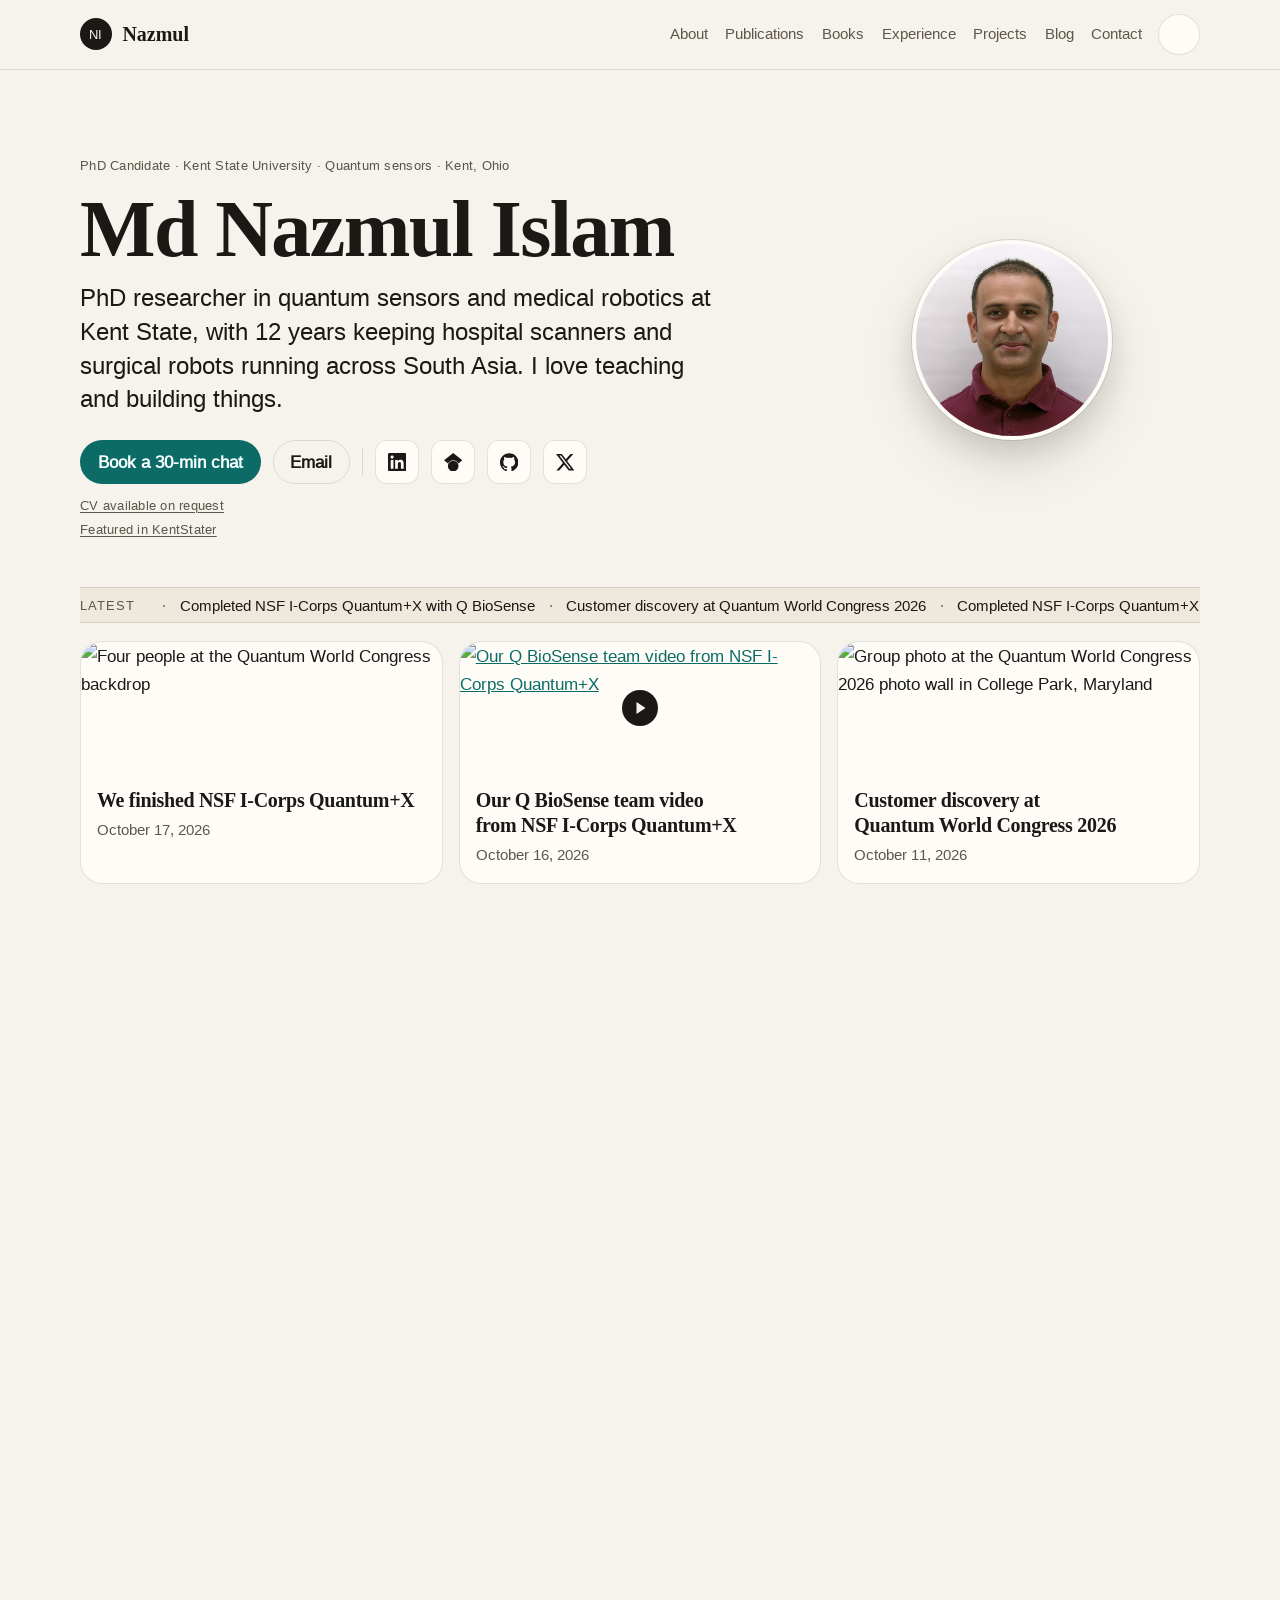
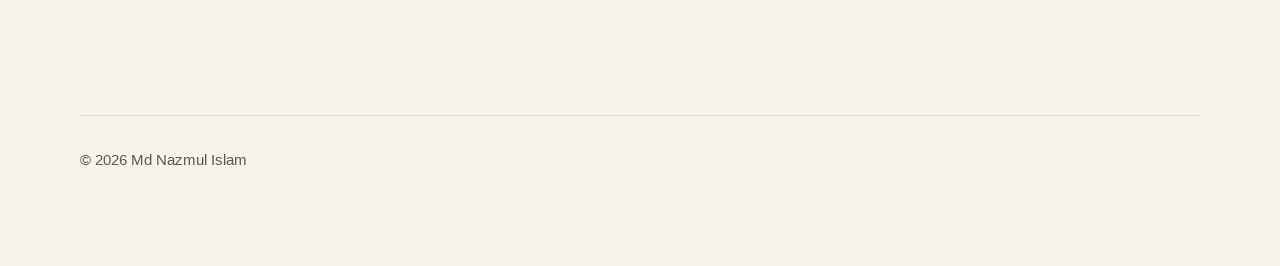
==== commit d595daad: "Add a KentStater press card and a quiet featured line. The homepage shows the lab photo, headline, d" ====
--- a/index.html
+++ b/index.html
@@ -93,6 +93,9 @@
 <!-- /build:hero-social --></nav>
           </div>
           <p class="cv-request"><a data-cv-request href="mailto:nazmul87@gmail.com?subject=CV%20request">CV available on request</a></p>
+          <p class="featured-press" data-featured-press><!-- build:featured-press -->
+<a href="#press">Featured in KentStater</a>
+<!-- /build:featured-press --></p>
         </div>
         <figure class="portrait-slot">
           <img
@@ -196,6 +199,15 @@
           <h3 class="subhead">Talks</h3>
           <ol class="papers" data-talks></ol>
         </div>
+      </section>
+
+      <section id="press" class="section reveal" data-press-section>
+        <div class="section-head">
+          <h2>In the press</h2>
+        </div>
+        <div class="press-list" data-press><!-- build:press -->
+<article class="press-card"><div class="press-media"><img src="assets/press/kentstater-robotics-lab.webp" alt="Workbench in the Advanced Medical Robot Lab. Photo: KentStater." width="1200" height="800" loading="lazy" decoding="async"></div><div class="press-body"><h3>Kent State's Advanced Medical Robot Lab leads healthcare research</h3><p class="press-meta">KentStater · March 6, 2025</p><blockquote class="press-quote">“When you are doing something innovative, you are helping a mass of people; you are not helping only one person.”</blockquote><p class="press-note">The article says he works primarily with the lab’s electrode stimulation device and a surgery robot in Dr. Tao Shen’s Advanced Medical Robot Lab.</p><div class="press-actions"><a class="button button-ghost" href="https://kentstater.com/127367/news/campus/kent-states-advanced-medical-robot-lab-leads-healthcare-research/" target="_blank" rel="noopener noreferrer">Read article</a></div></div></article>
+<!-- /build:press --></div>
       </section>
 
       <section id="books" class="section reveal">
--- a/css/styles.css
+++ b/css/styles.css
@@ -570,6 +570,24 @@
 
 .cv-request a:hover,
 .cv-request a:focus-visible { color: var(--accent); }
+
+.featured-press {
+  margin: 0.28rem 0 0;
+  max-width: 36rem;
+  font-family: var(--sans);
+  font-size: var(--text-xs);
+  letter-spacing: 0.02em;
+  line-height: 1.45;
+  color: var(--muted);
+}
+
+.featured-press a {
+  color: inherit;
+  text-underline-offset: 0.18em;
+}
+
+.featured-press a:hover,
+.featured-press a:focus-visible { color: var(--accent); }
 
 .contact-actions .cv-request { margin-top: 0.55rem; }
 
@@ -1070,6 +1088,69 @@
   gap: 0.6rem;
 }
 
+.press-list { display: grid; gap: 1rem; }
+
+.press-card {
+  display: grid;
+  grid-template-columns: minmax(180px, 240px) minmax(0, 1fr);
+  align-items: stretch;
+  background: var(--bg-elev);
+  border: 1px solid var(--line);
+  border-radius: var(--radius);
+  overflow: hidden;
+}
+
+.press-media { background: var(--chip); min-height: 100%; }
+
+.press-media img {
+  display: block;
+  width: 100%;
+  height: 100%;
+  object-fit: cover;
+}
+
+.press-body {
+  padding: 1.15rem 1.25rem 1.2rem;
+  display: grid;
+  gap: 0.45rem;
+  align-content: center;
+}
+
+.press-body h3 { margin: 0; font-size: var(--text-md); }
+
+.press-meta {
+  margin: 0;
+  font-family: var(--sans);
+  font-size: var(--text-xs);
+  letter-spacing: 0.02em;
+  color: var(--muted);
+}
+
+.press-quote {
+  margin: 0.15rem 0 0;
+  font-size: var(--text-sm);
+  line-height: 1.5;
+  color: var(--muted);
+  font-style: italic;
+}
+
+.press-note {
+  margin: 0;
+  font-size: var(--text-sm);
+  line-height: 1.5;
+  color: var(--muted);
+}
+
+.press-actions { margin-top: 0.35rem; }
+
+.press-actions .button { padding: 0.45rem 0.85rem; }
+
+@media (max-width: 860px) {
+  .press-card { grid-template-columns: 1fr; }
+  .press-media img { height: 180px; width: 100%; }
+  .press-body { padding: 0.95rem 1.05rem 1.1rem; }
+}
+
 @media (max-width: 600px) {
   .book-card {
     grid-template-columns: 1fr;
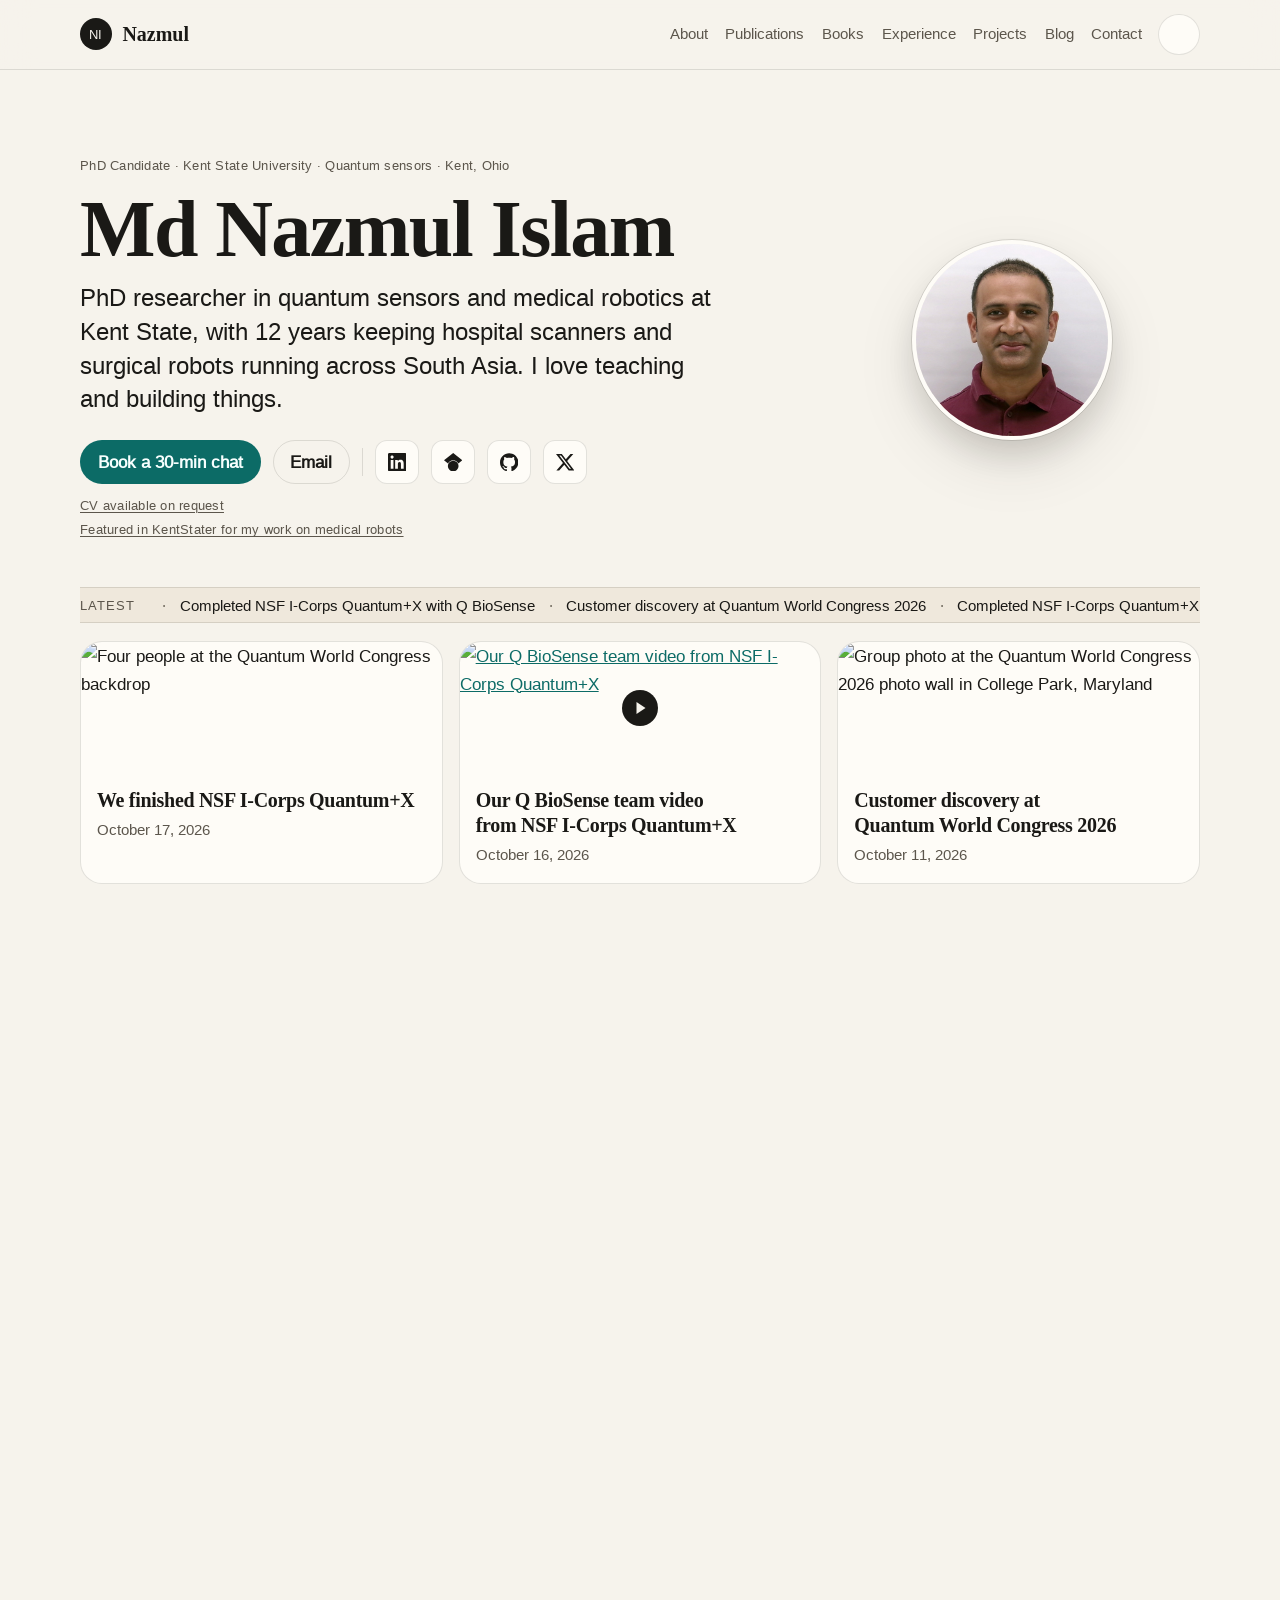
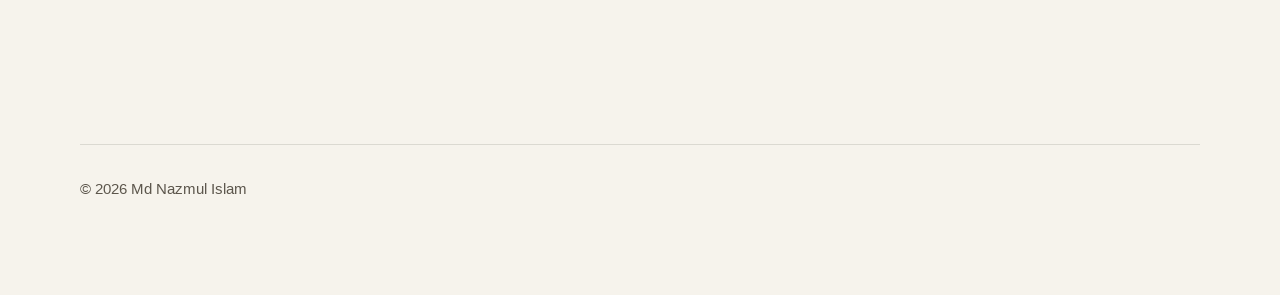
==== commit 4778a7bb: "Center the press card on Nazmul's own work. The card heading is now his first-person title, with the" ====
--- a/index.html
+++ b/index.html
@@ -94,7 +94,7 @@
           </div>
           <p class="cv-request"><a data-cv-request href="mailto:nazmul87@gmail.com?subject=CV%20request">CV available on request</a></p>
           <p class="featured-press" data-featured-press><!-- build:featured-press -->
-<a href="#press">Featured in KentStater</a>
+<a href="#press">Featured in KentStater for my work on medical robots</a>
 <!-- /build:featured-press --></p>
         </div>
         <figure class="portrait-slot">
@@ -206,7 +206,7 @@
           <h2>In the press</h2>
         </div>
         <div class="press-list" data-press><!-- build:press -->
-<article class="press-card"><div class="press-media"><img src="assets/press/kentstater-robotics-lab.webp" alt="Workbench in the Advanced Medical Robot Lab. Photo: KentStater." width="1200" height="800" loading="lazy" decoding="async"></div><div class="press-body"><h3>Kent State's Advanced Medical Robot Lab leads healthcare research</h3><p class="press-meta">KentStater · March 6, 2025</p><blockquote class="press-quote">“When you are doing something innovative, you are helping a mass of people; you are not helping only one person.”</blockquote><p class="press-note">The article says he works primarily with the lab’s electrode stimulation device and a surgery robot in Dr. Tao Shen’s Advanced Medical Robot Lab.</p><div class="press-actions"><a class="button button-ghost" href="https://kentstater.com/127367/news/campus/kent-states-advanced-medical-robot-lab-leads-healthcare-research/" target="_blank" rel="noopener noreferrer">Read article</a></div></div></article>
+<article class="press-card"><div class="press-media"><img src="assets/press/kentstater-robotics-lab.webp" alt="Workbench in the Advanced Medical Robot Lab. Photo: KentStater." width="1200" height="800" loading="lazy" decoding="async"></div><div class="press-body"><h3>Featured: my work on medical robots at Kent State</h3><p class="press-headline">Kent State's Advanced Medical Robot Lab leads healthcare research</p><p class="press-meta">KentStater · March 6, 2025</p><blockquote class="press-quote">“When you are doing something innovative, you are helping a mass of people; you are not helping only one person.”</blockquote><p class="press-note">KentStater quoted me as primarily working on the lab’s electrode stimulation robot and a surgery robot, in Dr. Tao Shen’s Advanced Medical Robot Lab.</p><div class="press-actions"><a class="button button-ghost" href="https://kentstater.com/127367/news/campus/kent-states-advanced-medical-robot-lab-leads-healthcare-research/" target="_blank" rel="noopener noreferrer">Read article</a></div></div></article>
 <!-- /build:press --></div>
       </section>
 
--- a/css/styles.css
+++ b/css/styles.css
@@ -1118,6 +1118,14 @@
 
 .press-body h3 { margin: 0; font-size: var(--text-md); }
 
+.press-headline {
+  margin: 0;
+  font-family: var(--sans);
+  font-size: var(--text-sm);
+  line-height: 1.45;
+  color: var(--muted);
+}
+
 .press-meta {
   margin: 0;
   font-family: var(--sans);
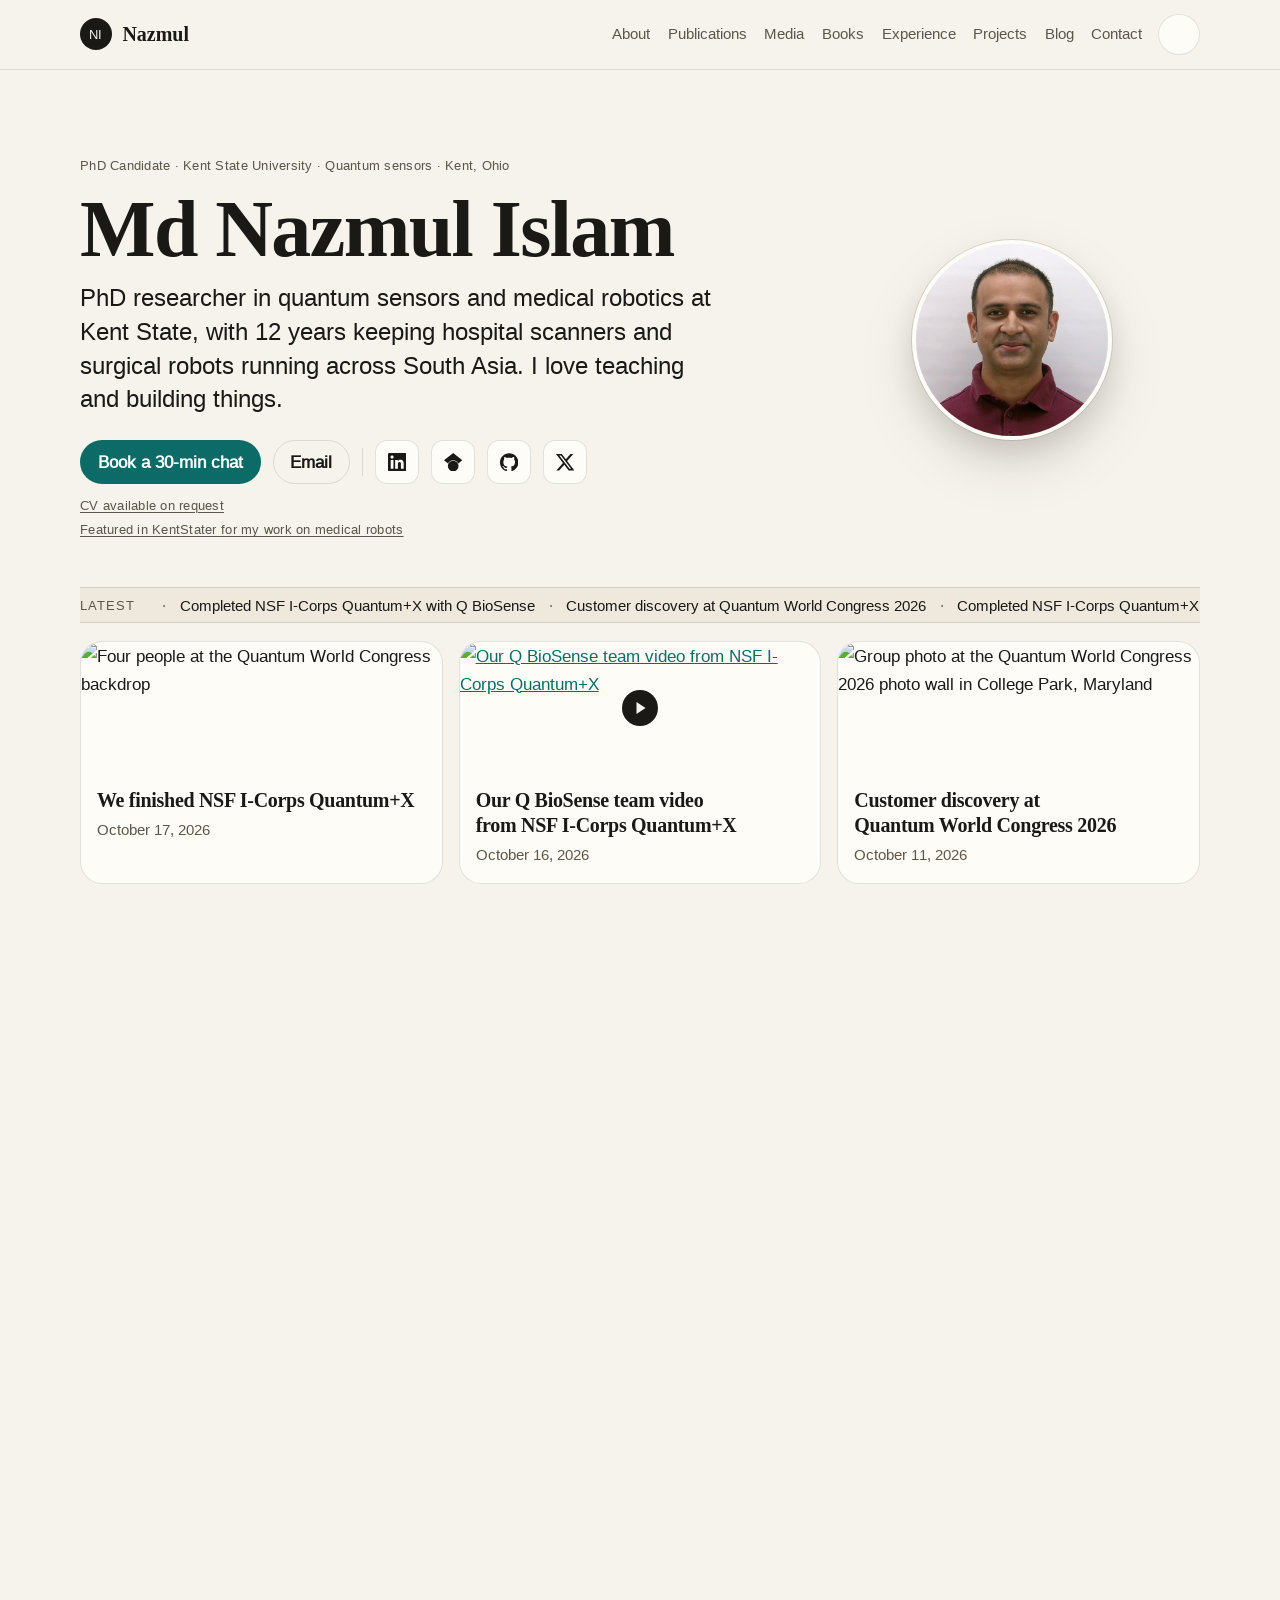
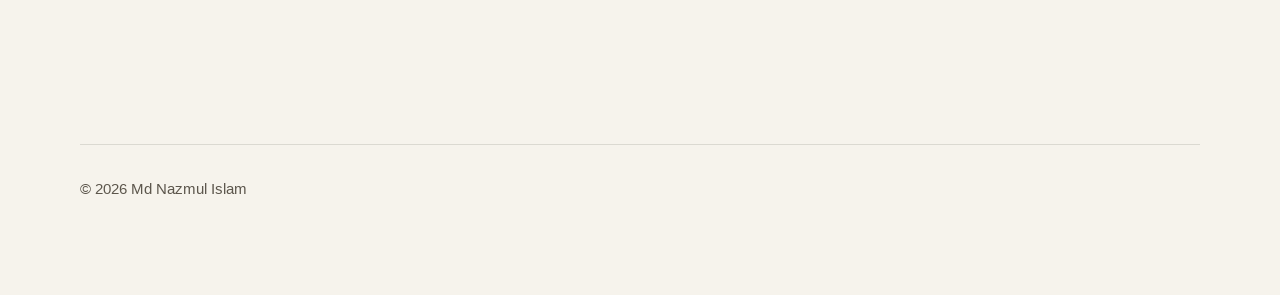
==== commit 3678ddb2: "Add Media to every page menu. The press section is now headed Media at #media, the hero feature line" ====
--- a/index.html
+++ b/index.html
@@ -64,6 +64,7 @@
       <nav id="site-nav" class="site-nav" data-nav>
         <a href="#about">About</a>
         <a href="#publications">Publications</a>
+        <a href="#media">Media</a>
         <a href="#books">Books</a>
         <a href="#experience">Experience</a>
         <a href="#projects">Projects</a>
@@ -94,7 +95,7 @@
           </div>
           <p class="cv-request"><a data-cv-request href="mailto:nazmul87@gmail.com?subject=CV%20request">CV available on request</a></p>
           <p class="featured-press" data-featured-press><!-- build:featured-press -->
-<a href="#press">Featured in KentStater for my work on medical robots</a>
+<a href="#media">Featured in KentStater for my work on medical robots</a>
 <!-- /build:featured-press --></p>
         </div>
         <figure class="portrait-slot">
@@ -201,9 +202,9 @@
         </div>
       </section>
 
-      <section id="press" class="section reveal" data-press-section>
-        <div class="section-head">
-          <h2>In the press</h2>
+      <section id="media" class="section reveal" data-press-section>
+        <div class="section-head">
+          <h2><span id="press">Media</span></h2>
         </div>
         <div class="press-list" data-press><!-- build:press -->
 <article class="press-card"><div class="press-media"><img src="assets/press/kentstater-robotics-lab.webp" alt="Workbench in the Advanced Medical Robot Lab. Photo: KentStater." width="1200" height="800" loading="lazy" decoding="async"></div><div class="press-body"><h3>Featured: my work on medical robots at Kent State</h3><p class="press-headline">Kent State's Advanced Medical Robot Lab leads healthcare research</p><p class="press-meta">KentStater · March 6, 2025</p><blockquote class="press-quote">“When you are doing something innovative, you are helping a mass of people; you are not helping only one person.”</blockquote><p class="press-note">KentStater quoted me as primarily working on the lab’s electrode stimulation robot and a surgery robot, in Dr. Tao Shen’s Advanced Medical Robot Lab.</p><div class="press-actions"><a class="button button-ghost" href="https://kentstater.com/127367/news/campus/kent-states-advanced-medical-robot-lab-leads-healthcare-research/" target="_blank" rel="noopener noreferrer">Read article</a></div></div></article>
--- a/css/styles.css
+++ b/css/styles.css
@@ -178,6 +178,12 @@
   color: var(--muted);
   text-decoration: none;
   font-size: var(--text-sm);
+  white-space: nowrap;
+}
+
+@media (max-width: 1100px) {
+  .site-header { gap: 0.7rem; }
+  .site-nav { gap: 0.7rem; }
 }
 
 .site-nav a:hover,
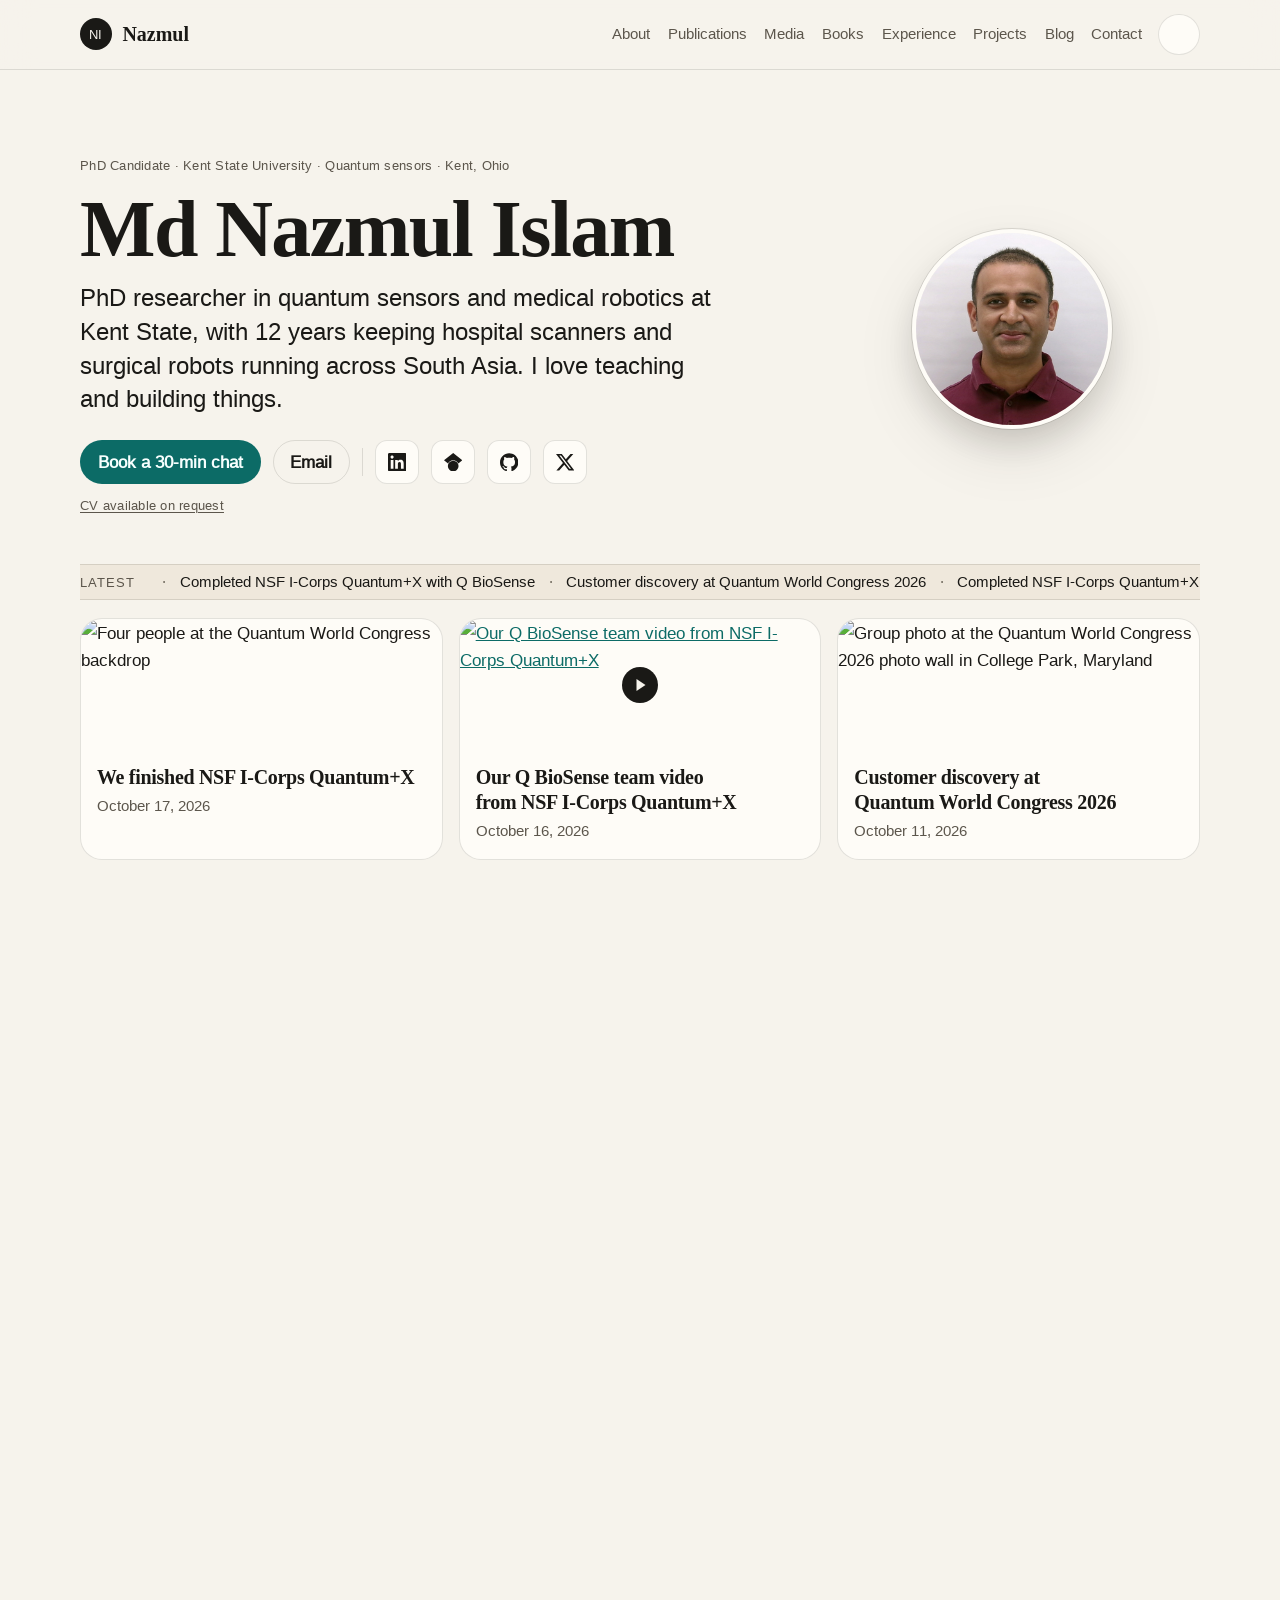
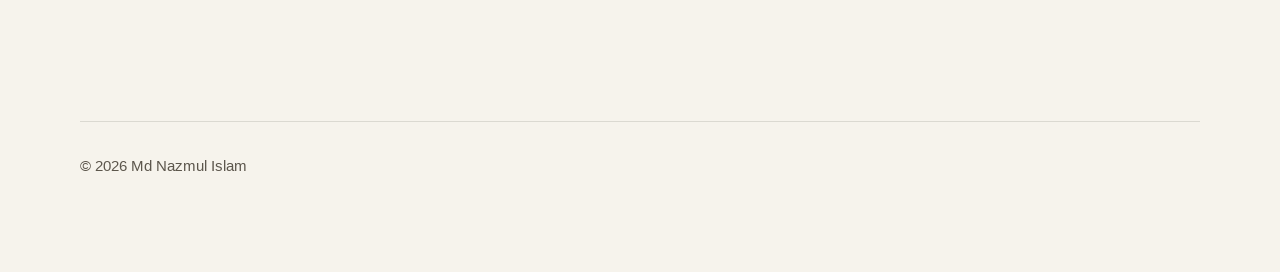
==== commit 6ba5dd48: "Remove the KentStater feature line from the homepage hero. The hero no longer links to the press ite" ====
--- a/index.html
+++ b/index.html
@@ -94,9 +94,6 @@
 <!-- /build:hero-social --></nav>
           </div>
           <p class="cv-request"><a data-cv-request href="mailto:nazmul87@gmail.com?subject=CV%20request">CV available on request</a></p>
-          <p class="featured-press" data-featured-press><!-- build:featured-press -->
-<a href="#media">Featured in KentStater for my work on medical robots</a>
-<!-- /build:featured-press --></p>
         </div>
         <figure class="portrait-slot">
           <img
--- a/css/styles.css
+++ b/css/styles.css
@@ -576,24 +576,6 @@
 
 .cv-request a:hover,
 .cv-request a:focus-visible { color: var(--accent); }
-
-.featured-press {
-  margin: 0.28rem 0 0;
-  max-width: 36rem;
-  font-family: var(--sans);
-  font-size: var(--text-xs);
-  letter-spacing: 0.02em;
-  line-height: 1.45;
-  color: var(--muted);
-}
-
-.featured-press a {
-  color: inherit;
-  text-underline-offset: 0.18em;
-}
-
-.featured-press a:hover,
-.featured-press a:focus-visible { color: var(--accent); }
 
 .contact-actions .cv-request { margin-top: 0.55rem; }
 
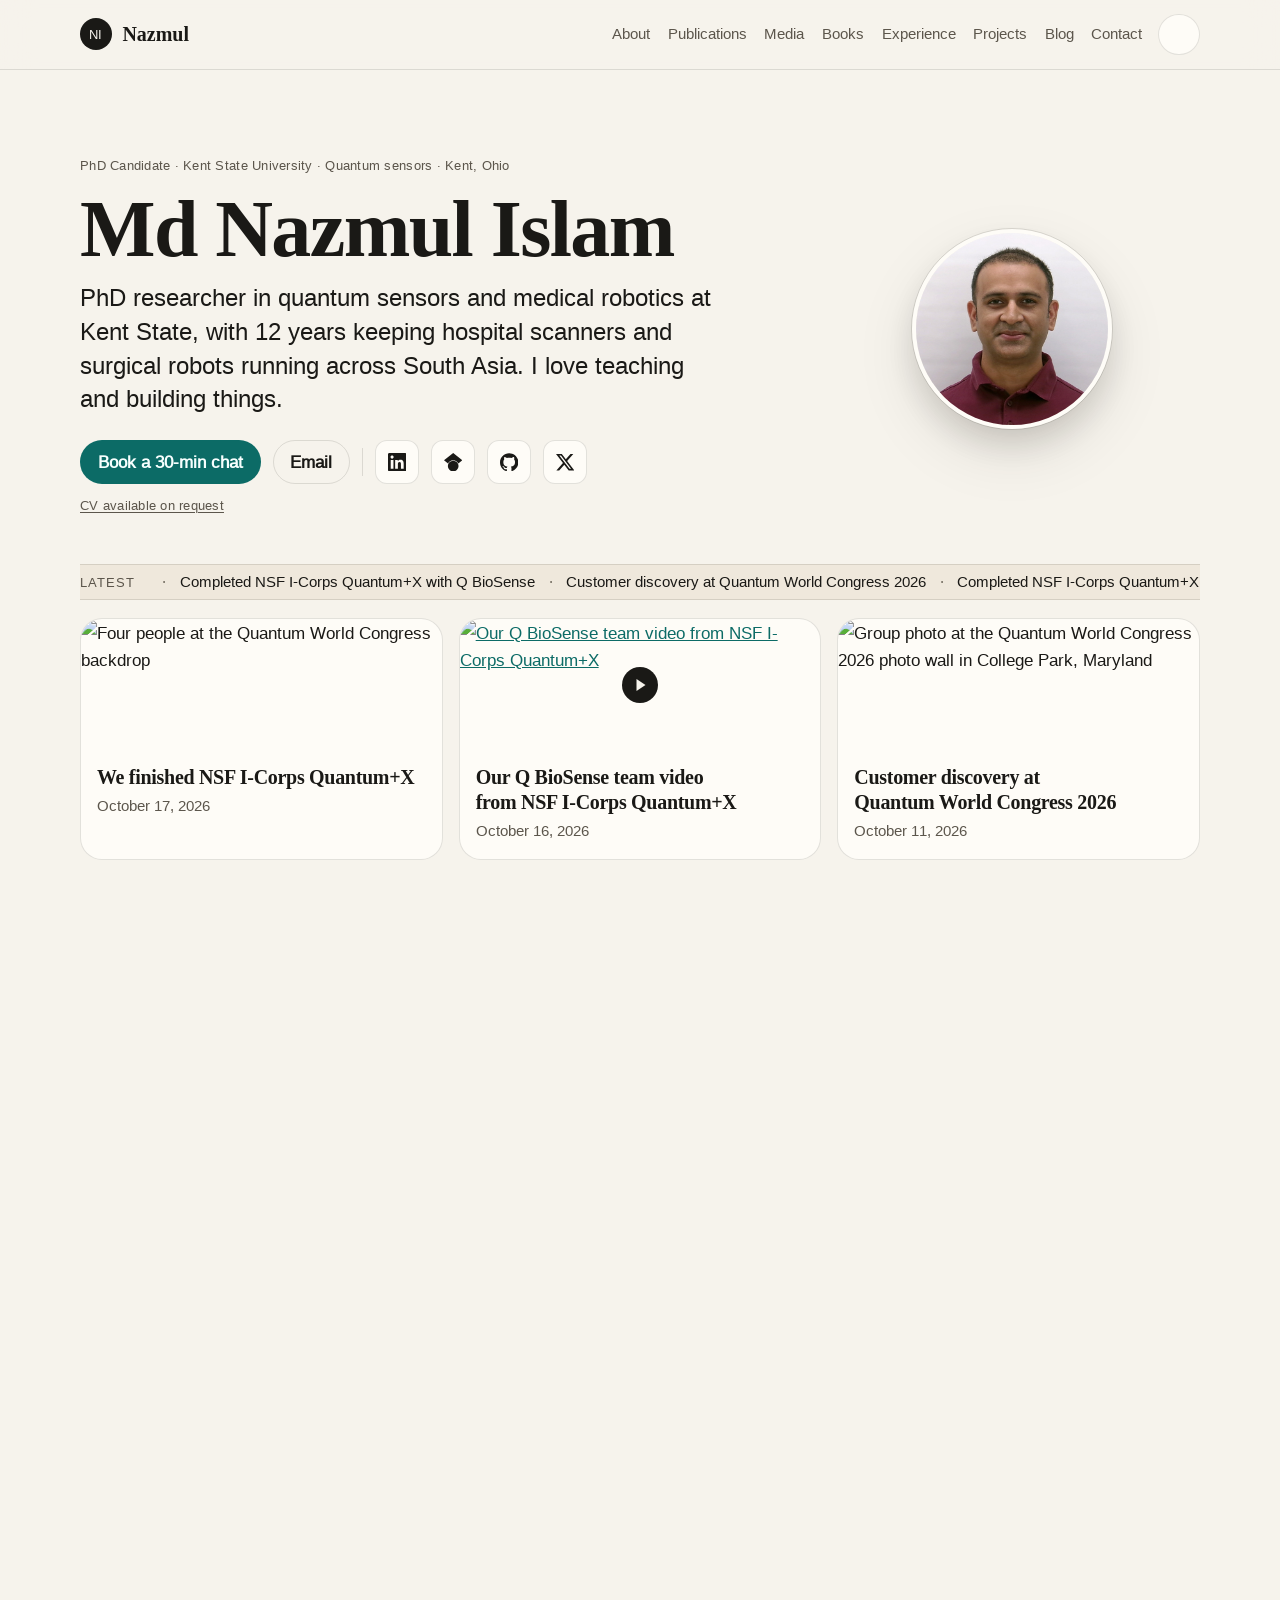
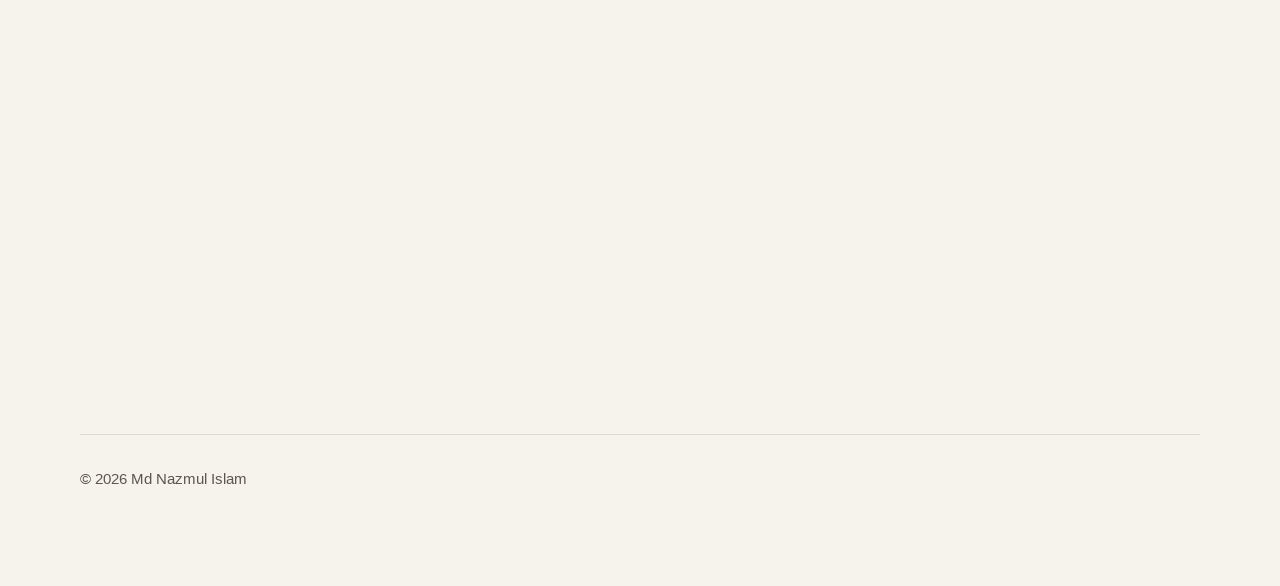
==== commit 90caaf07: "Add the merged PennyLane skill as an open-source project. The card lives in the Projects section, so" ====
--- a/index.html
+++ b/index.html
@@ -304,6 +304,7 @@
 <article class="project-card"><div class="project-media"><img src="assets/projects/northstar-reader.webp" srcset="assets/projects/northstar-reader-800.webp 800w, assets/projects/northstar-reader.webp 1200w" sizes="(max-width: 860px) 100vw, 520px" alt="Northstar reading a PDF" width="1200" height="814" loading="lazy" decoding="async"></div><div class="project-body"><div class="project-top"><span class="pill">TypeScript</span></div><h3>Northstar Reader</h3><p>Local-first Markdown and PDF reader for Windows (web and Tauri desktop). Import files into a private library, read and annotate PDFs, edit Markdown, and export a file when you need one.</p><div class="project-links"><a class="button button-ghost" href="https://github.com/nazmulislam-lab/northstar-reader" target="_blank" rel="noopener noreferrer">Code</a></div></div></article>
 <article class="project-card"><div class="project-media"><img src="assets/projects/chess-orca.webp" srcset="assets/projects/chess-orca-800.webp 800w, assets/projects/chess-orca.webp 1280w" sizes="(max-width: 860px) 100vw, 520px" alt="Exindel Chess board in the browser" width="1280" height="800" loading="lazy" decoding="async"></div><div class="project-body"><div class="project-top"><span class="pill">JavaScript</span></div><h3>Chess ORCA</h3><p>Exindel Chess: 2D and 3D boards, Stockfish bot personalities, a live tactical coach, a threat lens, and online multiplayer.</p><div class="project-links"><a class="button button-primary" href="https://nazmulislam-lab.github.io/Chess_ORCA/" target="_blank" rel="noopener noreferrer">Live demo</a><a class="button button-ghost" href="https://github.com/nazmulislam-lab/Chess_ORCA" target="_blank" rel="noopener noreferrer">Code</a></div></div></article>
 <article class="project-card"><div class="project-media"><img src="assets/projects/nazmul-event-talks-app.svg" alt="Cover for Nazmul-event-talks-app, a Python and Flask project" width="1200" height="750" loading="lazy" decoding="async"></div><div class="project-body"><div class="project-top"><span class="pill">Python</span></div><h3>Nazmul Event Talks App</h3><p>Flask app that fetches Google Cloud BigQuery release notes, splits combined updates into cards, and helps compose posts for X (Twitter) with character-limit checks.</p><div class="project-links"><a class="button button-ghost" href="https://github.com/nazmulislam-lab/Nazmul-event-talks-app" target="_blank" rel="noopener noreferrer">Code</a></div></div></article>
+<article class="project-card"><div class="project-body"><div class="project-top"><span class="pill">Open source</span></div><h3>PennyLane</h3><p>I added a PennyLane skill for differentiable quantum circuits (skills/pennylane/SKILL.md) to sickn33/agentic-awesome-skills. Merged Nov 16, 2026.</p><div class="project-links"><a class="button button-ghost" href="https://github.com/sickn33/agentic-awesome-skills" target="_blank" rel="noopener noreferrer">Repo</a><a class="button button-ghost" href="https://github.com/sickn33/agentic-awesome-skills/tree/main/skills/pennylane" target="_blank" rel="noopener noreferrer">Skill</a><a class="button button-ghost" href="https://github.com/sickn33/agentic-awesome-skills/pull/2352" target="_blank" rel="noopener noreferrer">Pull request</a></div></div></article>
 <!-- /build:projects --></div>
       </section>
 
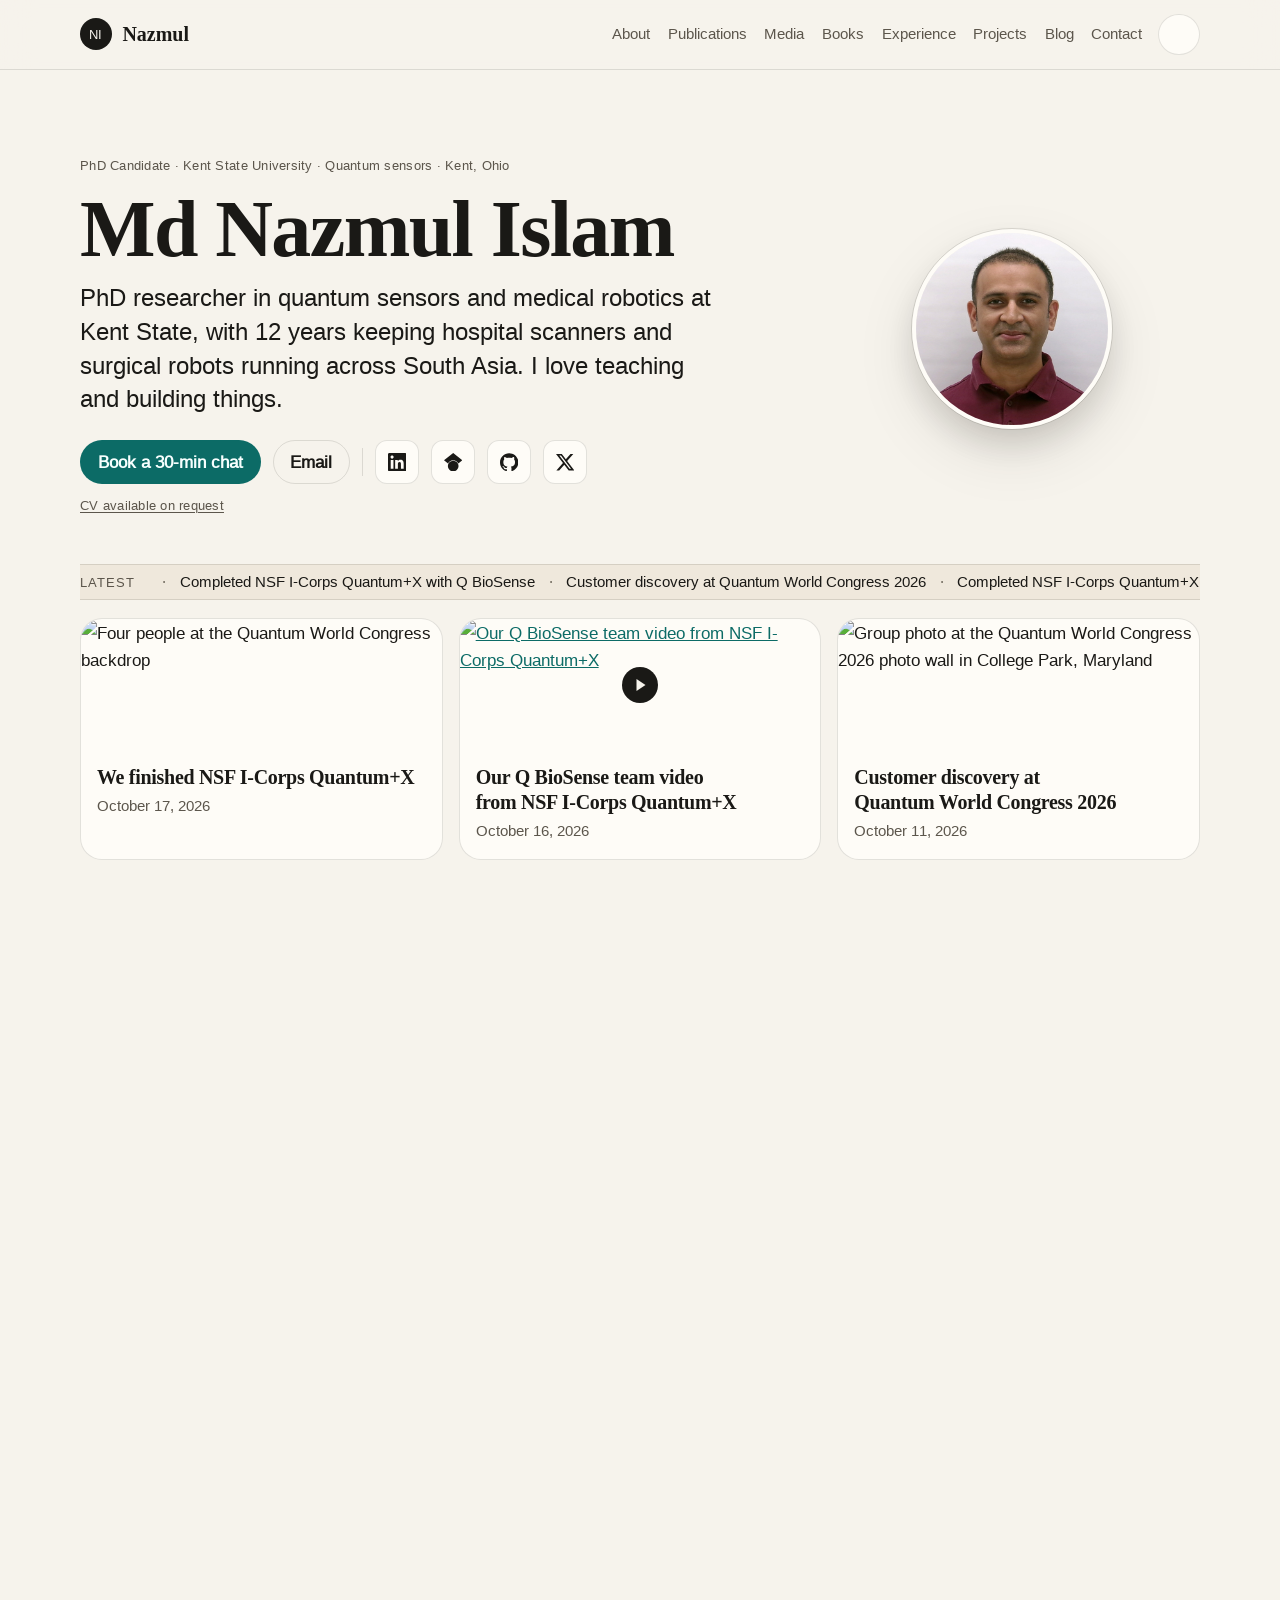
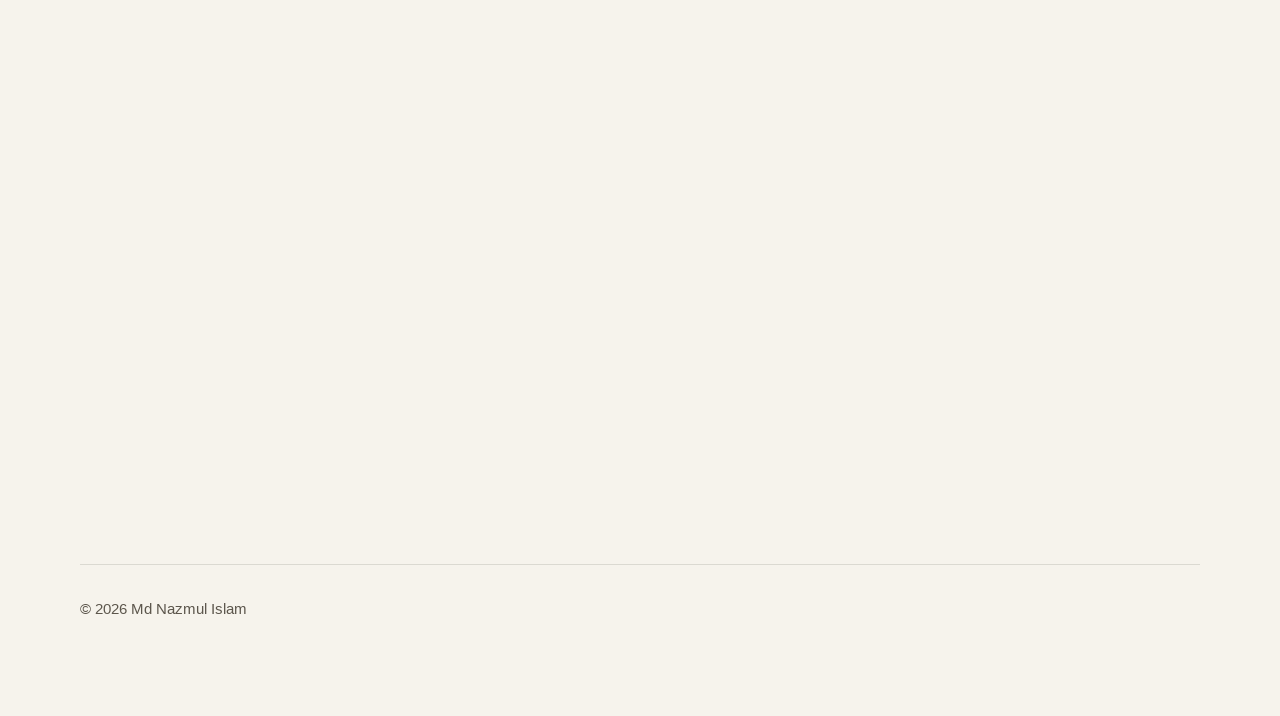
==== commit 58cf0984: "Add the optically pumped magnetometer paper to publications. Co-authored-by: Md Nazmul Islam <nazmul" ====
--- a/index.html
+++ b/index.html
@@ -189,7 +189,7 @@
         </div>
         <div data-papers-block>
           <div data-publications><!-- build:publications -->
-<div class="paper-group"><h3 class="subhead">Journal</h3><ol class="papers"><li><a href="https://doi.org/10.3390/healthcare11030410" target="_blank" rel="noopener noreferrer">Interpretable Differential Diagnosis of Non-COVID Viral Pneumonia, Lung Opacity and COVID-19 Using Tuned Transfer Learning and Explainable AI</a><p class="authors"><strong class="self">Md Nazmul Islam</strong>, Md Golam Rabiul Alam, Tasnim Sakib Apon, Md Zia Uddin, Nasser Allheeib, Alaa Menshawi, Mohammad Mehedi Hassan</p><span class="venue">Healthcare (MDPI), 11(3):410 · Jan 31, 2023</span></li><li><a href="https://doi.org/10.1038/s41598-022-15634-4" target="_blank" rel="noopener noreferrer">Vision Transformer and Explainable Transfer Learning Models for Auto Detection of Kidney Cyst, Stone and Tumor from CT-Radiography</a><p class="authors"><strong class="self">Md Nazmul Islam</strong>, Mehedi Hasan, Md Kabir Hossain, Md Golam Rabiul Alam, Md Zia Uddin, Ahmet Soylu</p><span class="venue">Scientific Reports, 12(1):11440 · Jul 6, 2022</span></li></ol></div>
+<div class="paper-group"><h3 class="subhead">Journal</h3><ol class="papers"><li><a href="https://doi.org/10.1016/j.sna.2026.118830" target="_blank" rel="noopener noreferrer">Development of an optically pumped magnetometer with controlled phantom based validation for biomedical signal detection</a><p class="authors"><strong class="self">Md Nazmul Islam</strong>, Qiang Guan, Tao Shen</p><span class="venue">Sensors and Actuators A: Physical, article 118830 · Nov 2026</span></li><li><a href="https://doi.org/10.3390/healthcare11030410" target="_blank" rel="noopener noreferrer">Interpretable Differential Diagnosis of Non-COVID Viral Pneumonia, Lung Opacity and COVID-19 Using Tuned Transfer Learning and Explainable AI</a><p class="authors"><strong class="self">Md Nazmul Islam</strong>, Md Golam Rabiul Alam, Tasnim Sakib Apon, Md Zia Uddin, Nasser Allheeib, Alaa Menshawi, Mohammad Mehedi Hassan</p><span class="venue">Healthcare (MDPI), 11(3):410 · Jan 31, 2023</span></li><li><a href="https://doi.org/10.1038/s41598-022-15634-4" target="_blank" rel="noopener noreferrer">Vision Transformer and Explainable Transfer Learning Models for Auto Detection of Kidney Cyst, Stone and Tumor from CT-Radiography</a><p class="authors"><strong class="self">Md Nazmul Islam</strong>, Mehedi Hasan, Md Kabir Hossain, Md Golam Rabiul Alam, Md Zia Uddin, Ahmet Soylu</p><span class="venue">Scientific Reports, 12(1):11440 · Jul 6, 2022</span></li></ol></div>
 <div class="paper-group"><h3 class="subhead">Conference</h3><ol class="papers"><li><a href="https://doi.org/10.1115/DMD2026-1041" target="_blank" rel="noopener noreferrer">A Universal Joint-Adaptive Orthosis with Velocity Modulated Resistance</a><p class="authors">Kylie Schwartz, <strong class="self">Md Nazmul Islam</strong>, Jarif Ahmed, Tao Shen</p><span class="venue">ASME DMD 2026, paper <span class="paper-id">DMD2026-1041</span>, <span class="paper-id">V001T04A005</span> · Apr 30, 2026</span></li><li><a href="https://doi.org/10.1115/DMD2025-1028" target="_blank" rel="noopener noreferrer">Universal Joint Orthosis (UJO): Assistive and Resistive Movement Device for Astronauts and Medical Rehabilitation</a><p class="authors">Izel Tuncer, <strong class="self">Md Nazmul Islam</strong>, Renhao Jin, Tao Shen</p><span class="venue">ASME DMD 2025, paper <span class="paper-id">DMD2025-1028</span>, <span class="paper-id">V001T07A003</span> · Apr 30, 2025</span></li><li><a href="https://doi.org/10.1115/DMD2025-1081" target="_blank" rel="noopener noreferrer">Development of a Wearable Device for Assisting Diaphragmatic Breathing</a><p class="authors">Anand, <strong class="self">Md Nazmul Islam</strong>, Renhao Jin, Qiang Guan, Yan Sun, Gengqing Song, Tao Shen</p><span class="venue">ASME DMD 2025, paper <span class="paper-id">DMD2025-1081</span>, <span class="paper-id">V001T04A005</span> · Apr 30, 2025</span></li><li><a href="https://doi.org/10.1109/ICCIT54785.2021.9689784" target="_blank" rel="noopener noreferrer">Demystify the Black-box of Deep Learning Models for COVID-19 Detection from Chest CT Radiographs</a><p class="authors"><strong class="self">Md Nazmul Islam</strong>, Mehedi Hasan, Abdul Kadar Muhammad Masum, Md Zia Uddin, Md Golam Rabiul Alam</p><span class="venue">24th ICCIT, IEEE, pp. 1–6 · Dec 18, 2021</span></li></ol></div>
 <!-- /build:publications --></div>
         </div>
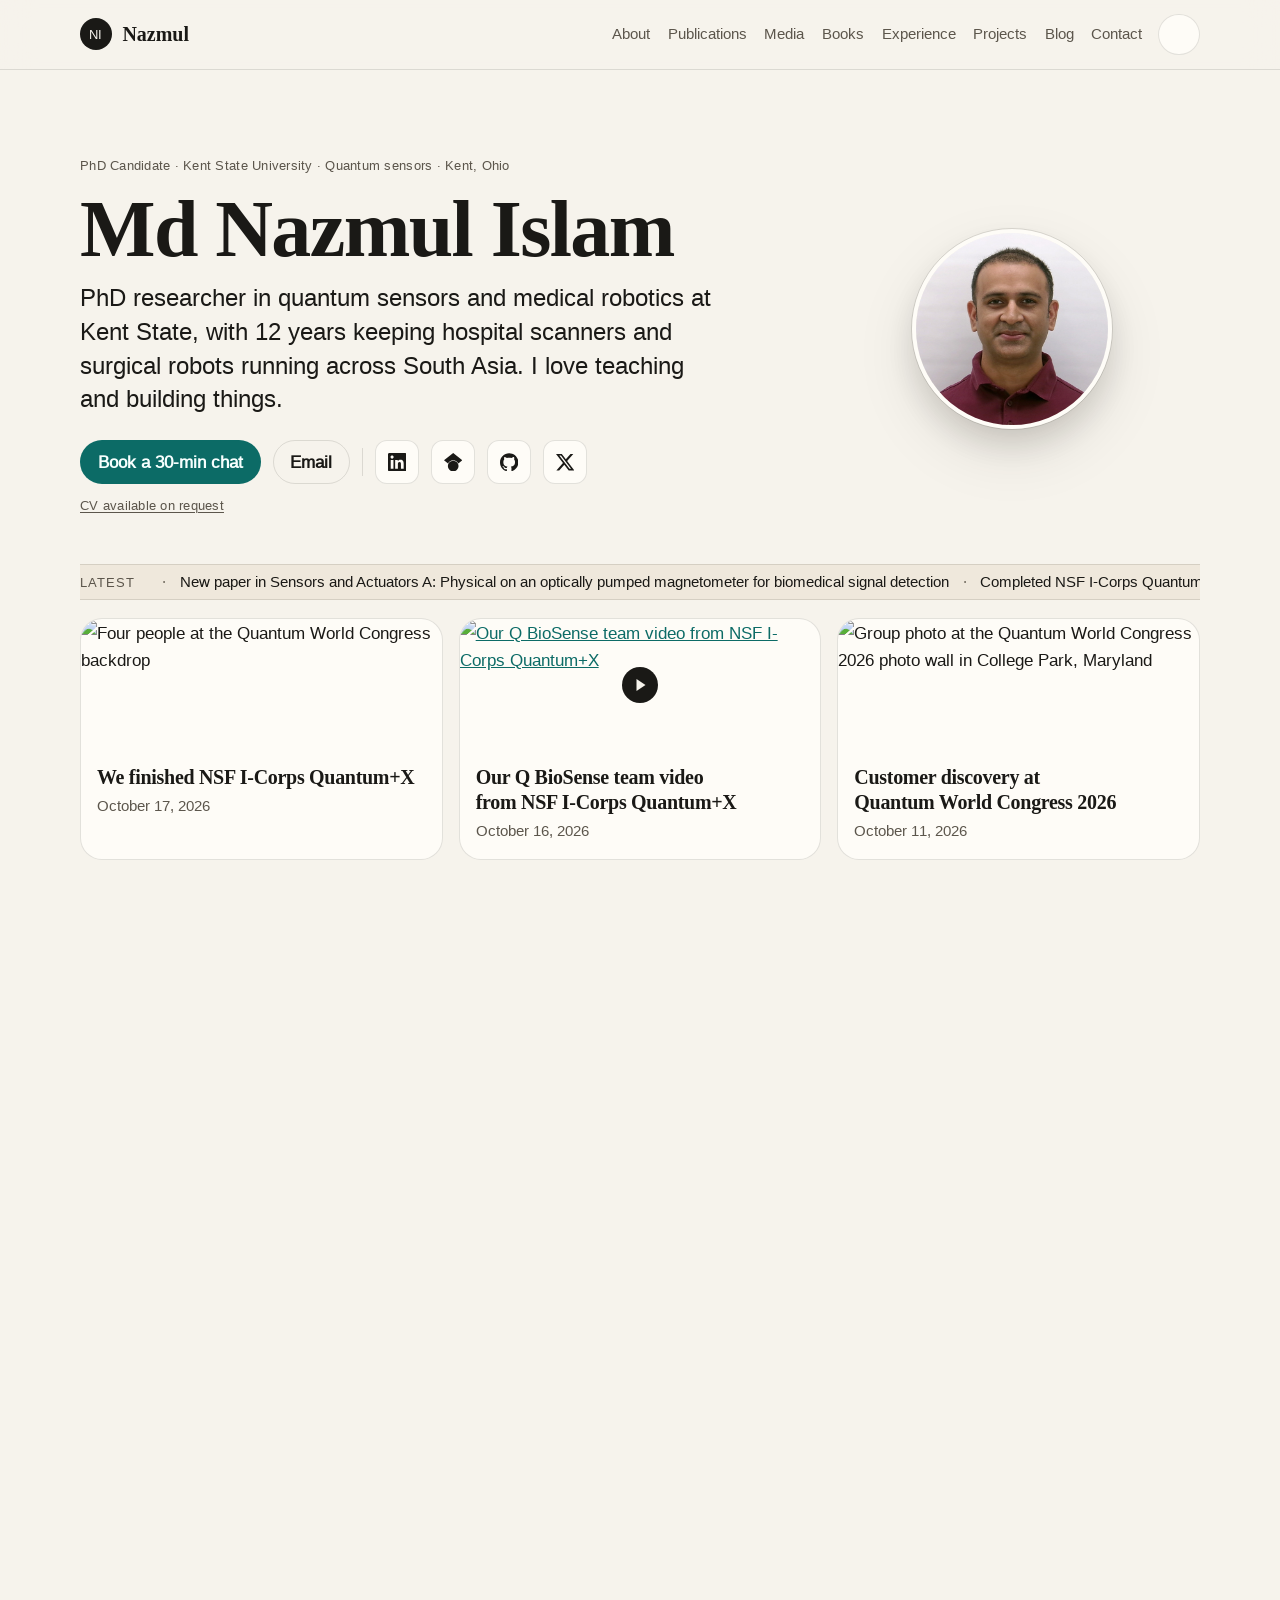
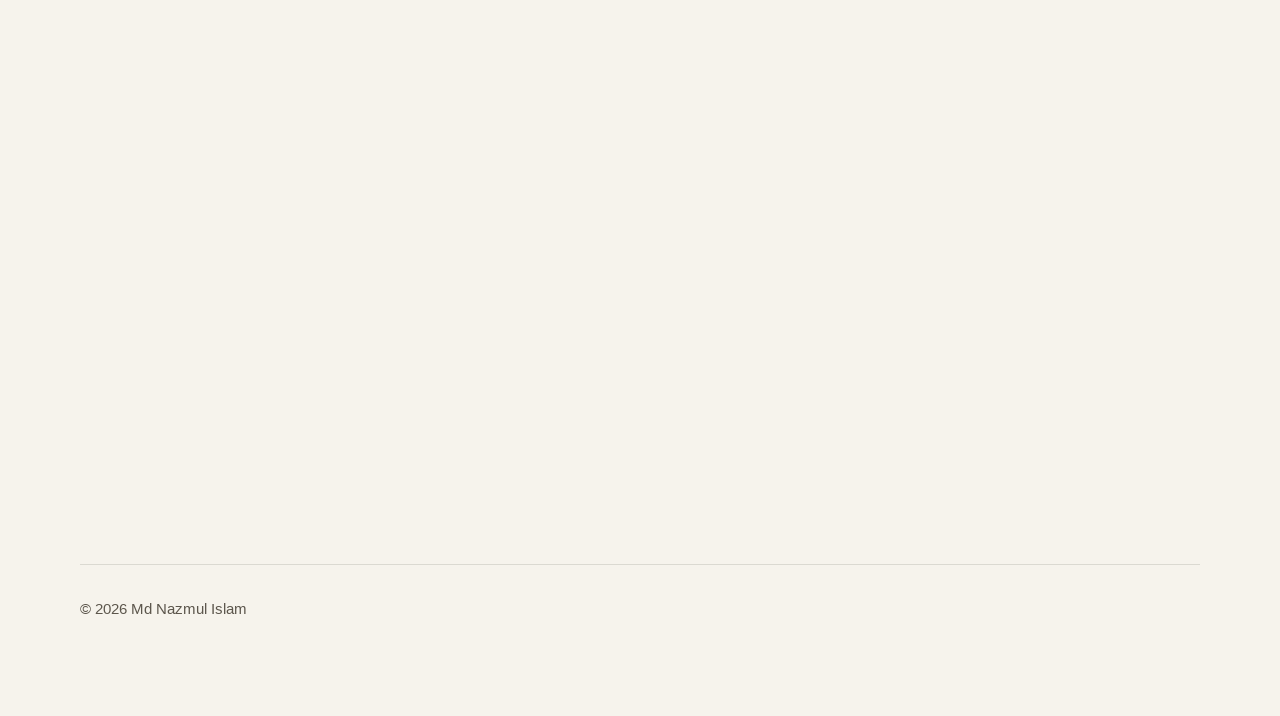
==== commit 46e05d40: "Show the magnetometer paper in the Latest ticker. The newest News line links to the Sensors and Actu" ====
--- a/index.html
+++ b/index.html
@@ -112,18 +112,18 @@
         <div class="news-viewport">
           <div class="news-track">
             <ul class="news-list"><!-- build:news -->
+<li><a href="https://doi.org/10.1016/j.sna.2026.118830" target="_blank" rel="noopener noreferrer">New paper in Sensors and Actuators A: Physical on an optically pumped magnetometer for biomedical signal detection</a></li>
 <li><a href="blog/post.html?slug=nsf-icorps-quantum-x">Completed NSF I-Corps Quantum+X with Q BioSense</a></li>
 <li><a href="blog/post.html?slug=qwc-2026">Customer discovery at Quantum World Congress 2026</a></li>
-<li aria-hidden="true"><a href="blog/post.html?slug=nsf-icorps-quantum-x" tabindex="-1">Completed NSF I-Corps Quantum+X with Q BioSense</a></li>
-<li aria-hidden="true"><a href="blog/post.html?slug=qwc-2026" tabindex="-1">Customer discovery at Quantum World Congress 2026</a></li>
+<li aria-hidden="true"><a href="https://doi.org/10.1016/j.sna.2026.118830" target="_blank" rel="noopener noreferrer" tabindex="-1">New paper in Sensors and Actuators A: Physical on an optically pumped magnetometer for biomedical signal detection</a></li>
 <li aria-hidden="true"><a href="blog/post.html?slug=nsf-icorps-quantum-x" tabindex="-1">Completed NSF I-Corps Quantum+X with Q BioSense</a></li>
 <li aria-hidden="true"><a href="blog/post.html?slug=qwc-2026" tabindex="-1">Customer discovery at Quantum World Congress 2026</a></li>
 <!-- /build:news --></ul>
             <ul class="news-list" aria-hidden="true"><!-- build:news-dup -->
+<li aria-hidden="true"><a href="https://doi.org/10.1016/j.sna.2026.118830" target="_blank" rel="noopener noreferrer" tabindex="-1">New paper in Sensors and Actuators A: Physical on an optically pumped magnetometer for biomedical signal detection</a></li>
 <li aria-hidden="true"><a href="blog/post.html?slug=nsf-icorps-quantum-x" tabindex="-1">Completed NSF I-Corps Quantum+X with Q BioSense</a></li>
 <li aria-hidden="true"><a href="blog/post.html?slug=qwc-2026" tabindex="-1">Customer discovery at Quantum World Congress 2026</a></li>
-<li aria-hidden="true"><a href="blog/post.html?slug=nsf-icorps-quantum-x" tabindex="-1">Completed NSF I-Corps Quantum+X with Q BioSense</a></li>
-<li aria-hidden="true"><a href="blog/post.html?slug=qwc-2026" tabindex="-1">Customer discovery at Quantum World Congress 2026</a></li>
+<li aria-hidden="true"><a href="https://doi.org/10.1016/j.sna.2026.118830" target="_blank" rel="noopener noreferrer" tabindex="-1">New paper in Sensors and Actuators A: Physical on an optically pumped magnetometer for biomedical signal detection</a></li>
 <li aria-hidden="true"><a href="blog/post.html?slug=nsf-icorps-quantum-x" tabindex="-1">Completed NSF I-Corps Quantum+X with Q BioSense</a></li>
 <li aria-hidden="true"><a href="blog/post.html?slug=qwc-2026" tabindex="-1">Customer discovery at Quantum World Congress 2026</a></li>
 <!-- /build:news-dup --></ul>
